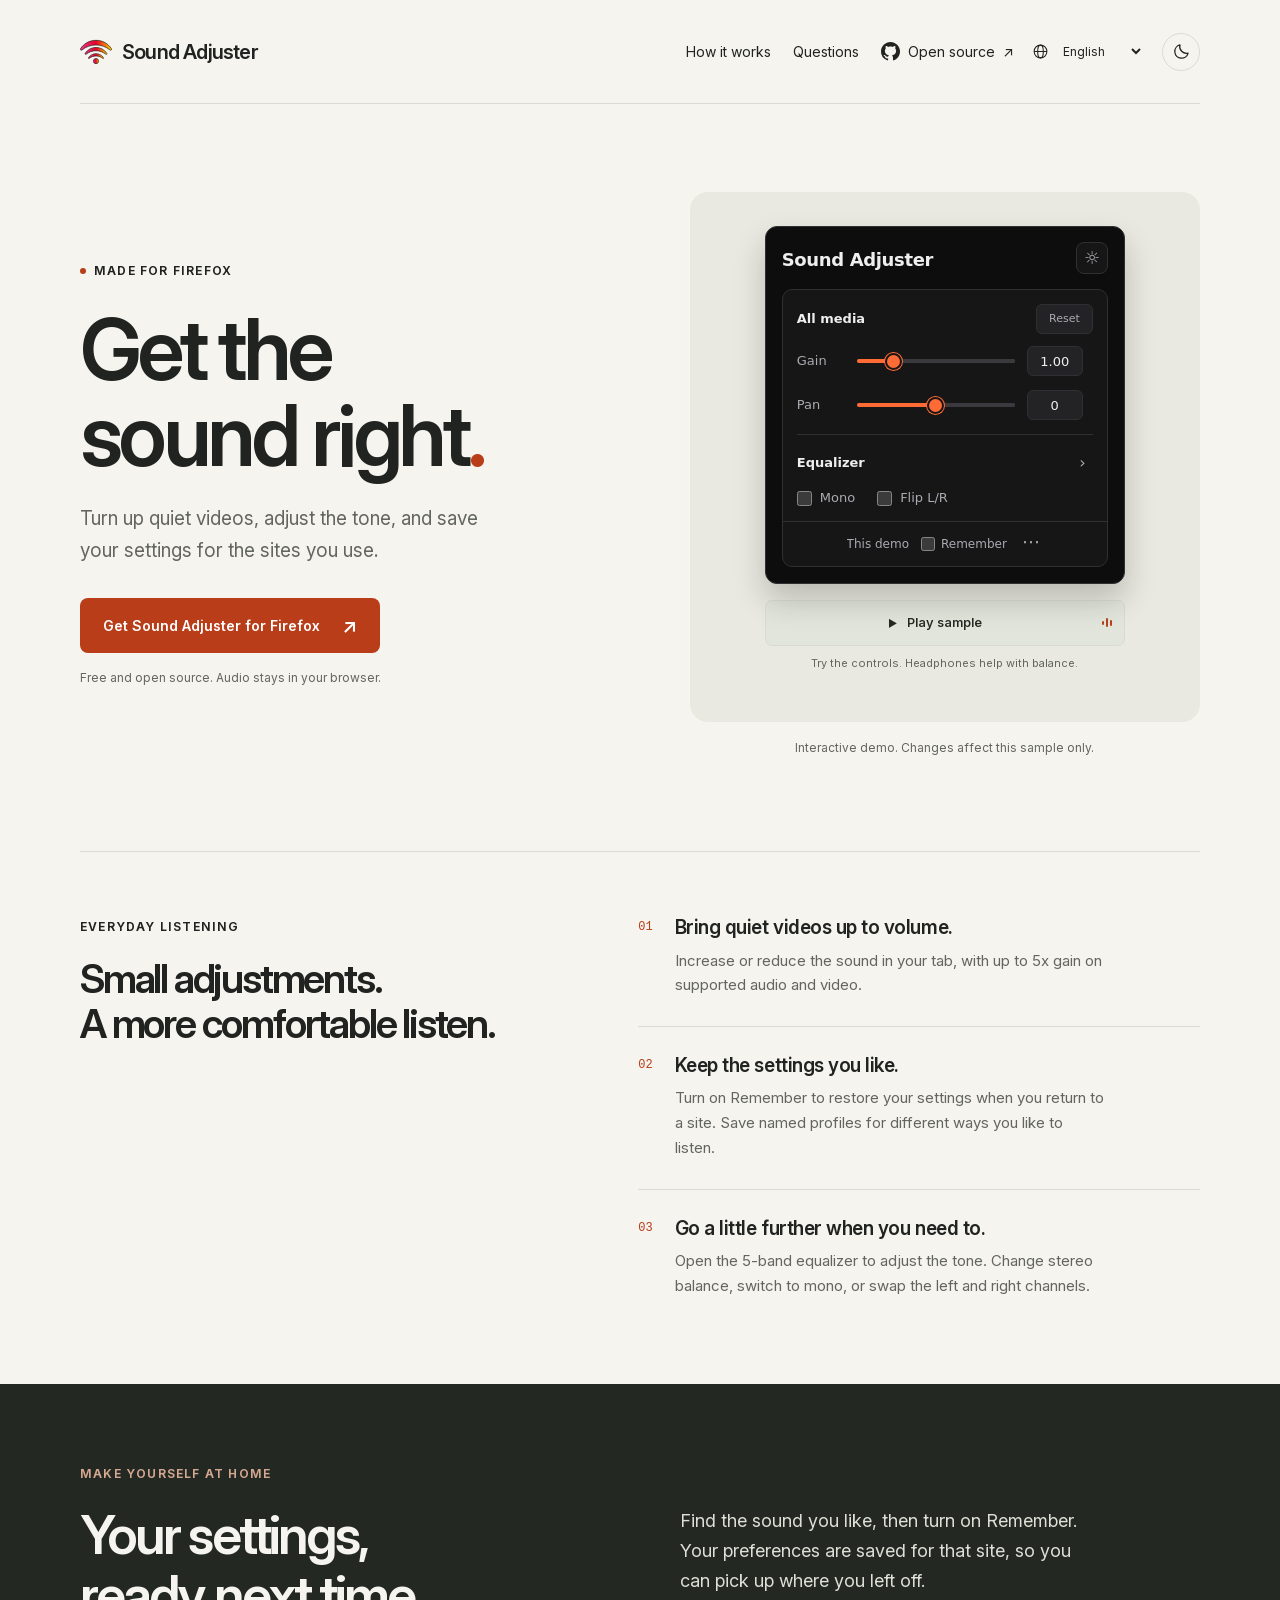
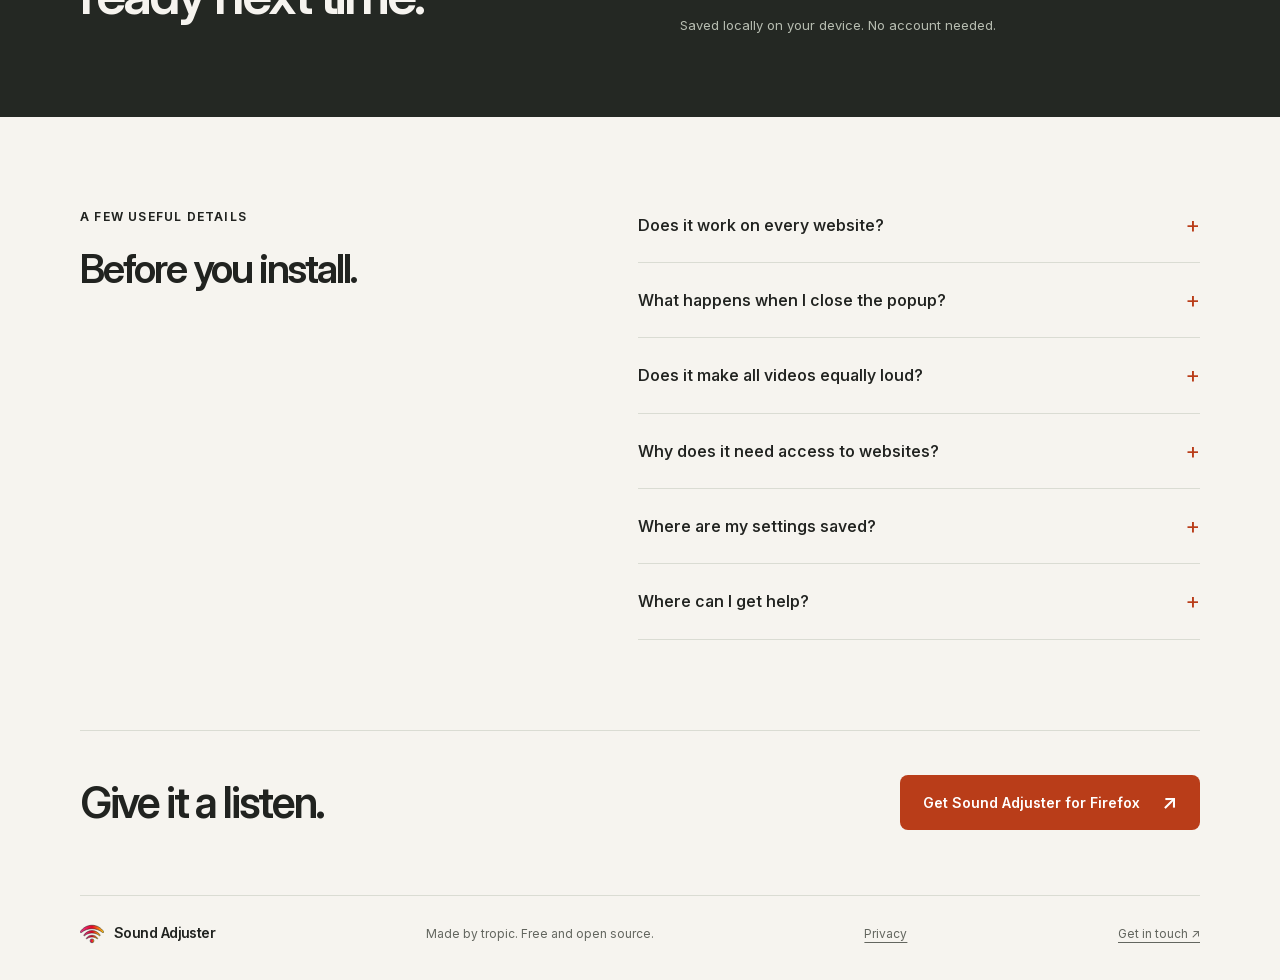
==== index.html @ 90776506 "Add sitemap and search discovery metadata" ====
<!doctype html>
<html lang="en">
<head>
  <meta charset="utf-8">
  <meta name="viewport" content="width=device-width, initial-scale=1">
  <meta name="theme-color" content="#f6f4ef">
  <title>Sound Adjuster - Volume Control for Firefox</title>
  <meta name="description" content="Turn up quiet videos, adjust the tone, and save sound settings for the sites you use. A free, open-source volume control and equalizer for Firefox.">
  <meta name="robots" content="max-image-preview:large">
  <meta property="og:site_name" content="Sound Adjuster">
  <meta property="og:type" content="website">
  <meta property="og:title" content="Sound Adjuster - Get the sound right.">
  <meta property="og:description" content="Volume, equalizer, and stereo balance for Firefox. Save the settings you like for each site.">
  <link rel="canonical" href="https://sound-adjuster.github.io/">
  <meta property="og:url" content="https://sound-adjuster.github.io/">
  <meta property="og:image" content="https://sound-adjuster.github.io/assets/social-preview.png">
  <meta name="twitter:image" content="https://sound-adjuster.github.io/assets/social-preview.png">
  <meta name="twitter:card" content="summary_large_image">
  <meta name="twitter:title" content="Sound Adjuster - Get the sound right.">
  <meta name="twitter:description" content="Volume, equalizer, and stereo balance for Firefox. Save the settings you like for each site.">
  <script type="application/ld+json">
  {
    "@context": "https://schema.org",
    "@type": "WebSite",
    "@id": "https://sound-adjuster.github.io/#website",
    "name": "Sound Adjuster",
    "url": "https://sound-adjuster.github.io/",
    "description": "A free, open-source volume control and equalizer for Firefox. Try the interactive audio demo and learn how to save sound settings for the sites you use."
  }
  </script>
  <link rel="icon" href="assets/icon.svg" type="image/svg+xml">
  <link rel="preload" href="assets/InterVariable.woff2" as="font" type="font/woff2" crossorigin>
  <script src="theme.js"></script>
  <link rel="stylesheet" href="styles.css">
  <link rel="stylesheet" href="original-demo.css">
  <link rel="stylesheet" href="demo-integration.css">
  <script src="locales.js" defer></script>
  <script src="i18n.js" defer></script>
  <script src="demo-model.js" defer></script>
  <script src="demo.js" defer></script>
</head>
<body>
  <a class="skip" href="#main">Skip to content</a>
  <header class="site-header wrap">
    <a class="brand" href="./" aria-label="Sound Adjuster home"><img src="assets/icon.svg" width="32" height="32" alt=""><span>Sound Adjuster</span></a>
    <div class="header-actions">
      <nav aria-label="Main navigation"><a class="nav-how" href="#features">How it works</a><a class="nav-questions" href="#questions">Questions</a><a class="source-link" href="https://github.com/tropicaddons/sound-adjuster" aria-label="Open source on GitHub"><span class="github-mark" aria-hidden="true"></span><span class="source-label">Open source</span><span aria-hidden="true">↗</span></a></nav>
      <label class="language-picker"><span class="visually-hidden">Language</span><svg width="17" height="17" viewBox="0 0 24 24" fill="none" stroke="currentColor" stroke-width="1.5" aria-hidden="true"><circle cx="12" cy="12" r="9"/><ellipse cx="12" cy="12" rx="4" ry="9"/><path d="M3 12h18"/></svg><select id="site-language" aria-label="Language"><option value="en" lang="en">English</option><option value="de" lang="de">Deutsch</option><option value="ja" lang="ja">日本語</option><option value="tr" lang="tr">Türkçe</option><option value="es" lang="es">Español</option><option value="pt" lang="pt">Português</option></select></label>
      <button class="theme-toggle" id="theme-toggle" type="button" aria-label="Dark theme" aria-pressed="false" title="Switch theme"><svg class="moon-icon" viewBox="0 0 24 24" width="19" height="19" fill="none" stroke="currentColor" stroke-width="1.6" stroke-linecap="round" stroke-linejoin="round" aria-hidden="true"><path d="M20.3 14A8.5 8.5 0 0 1 10 3.7 8.5 8.5 0 1 0 20.3 14Z"/></svg><svg class="sun-icon" viewBox="0 0 24 24" width="19" height="19" fill="none" stroke="currentColor" stroke-width="1.6" stroke-linecap="round" aria-hidden="true"><circle cx="12" cy="12" r="4"/><path d="M12 2v2m0 16v2M2 12h2m16 0h2M5 5l1.4 1.4m11.2 11.2L19 19M5 19l1.4-1.4M17.6 6.4 19 5"/></svg></button>
    </div>
  </header>
  <main id="main">
    <section class="hero wrap" aria-labelledby="hero-title">
      <div class="hero-copy">
        <p class="eyebrow"><span class="status-dot" aria-hidden="true"></span>Made for Firefox</p>
        <h1 id="hero-title">Get the<br>sound right<span class="accent">.</span></h1>
        <p class="intro">Turn up quiet videos, adjust the tone, and save your settings for the sites you use.</p>
        <a class="button" href="https://addons.mozilla.org/en-US/firefox/addon/sound-adjuster/?utm_source=product_site&amp;utm_medium=website&amp;utm_campaign=firefox_launch&amp;utm_content=hero">Get Sound Adjuster for Firefox <span aria-hidden="true">↗</span></a>
        <p class="button-note">Free and open source. Audio stays in your browser.</p>
      </div>
      <figure class="product-figure">
        <div class="product-stage">
          <div class="demo-experience"><section class="demo original-demo" lang="en" translate="no" aria-label="Interactive Sound Adjuster demo">
  <button id="demo-theme-toggle" type="button" title="Switch theme" aria-label="Switch theme">☼</button>

  <div id="elements-pane">
    <header>
      <h2 class="popup-title">Sound Adjuster</h2>
    </header>
	<fieldset id="demo-controls" class="original-controls" disabled><legend class="visually-hidden">Audio controls for the sample</legend><div class="control-card">
		<div id="all-elements"><div>
			<div class="header-row">
				<span class="element-label">All media</span>
				<button type="button" class="element-reset" id="demo-reset">Reset</button>
			</div>
			<label class="gain-control">
				<span>Gain</span>
				<input type="range" class="element-gain" id="demo-gain" aria-label="Sample audio gain" min="0" max="5" step="0.05" value="1" />
				<input type="number" class="element-gain-num" id="gain-value" aria-label="Gain multiplier" value="1" min="0" max="5" step="0.05">
			</label>
			<label class="pan-control">
				<span>Pan</span>
				<input type="range" class="element-pan" id="demo-pan" aria-label="Sample audio stereo balance" min="-1" max="1" step="0.05" value="0" />
				<input type="number" class="element-pan-num" id="pan-value" aria-label="Stereo balance value" value="0" min="-1" max="1" step="0.05">
			</label>

			<div class="equalizer-section collapsed">
				<div class="equalizer-header">
					<span class="equalizer-title">Equalizer</span>
					<div class="preset-buttons">
						<button class="preset-btn" data-preset="flat" title="Flat">Flat</button>
						<button class="preset-btn" data-preset="rock" title="Rock">Rock</button>
						<button class="preset-btn" data-preset="pop" title="Pop">Pop</button>
						<button class="preset-btn" data-preset="jazz" title="Jazz">Jazz</button>
						<button class="preset-btn" data-preset="classical" title="Classical">Classical</button>
						<button class="preset-btn" data-preset="bassBoost" title="Bass Boost">Bass+</button>
						<button class="preset-btn" data-preset="vocal" title="Vocal">Vocal</button>
						<button class="preset-btn" data-preset="dance" title="Dance">Dance</button>
					</div>
					<button class="equalizer-toggle" title="Toggle Equalizer"></button>
				</div>
				<div class="equalizer-controls">
					<label class="eq-band">
						<span class="band-label">Bass</span>
						<span class="band-freq">250 Hz</span>
						<input type="range" class="element-eq-bass" data-band="0" aria-label="Bass in decibels" min="-20" max="20" step="1" value="0" orient="vertical" />
						<span class="band-value">0dB</span>
					</label>
					<label class="eq-band">
						<span class="band-label">Low Mid</span>
						<span class="band-freq">500 Hz</span>
						<input type="range" class="element-eq-lowmid" data-band="1" aria-label="Low mids in decibels" min="-20" max="20" step="1" value="0" orient="vertical" />
						<span class="band-value">0dB</span>
					</label>
					<label class="eq-band">
						<span class="band-label">Mid</span>
						<span class="band-freq">2 kHz</span>
						<input type="range" class="element-eq-mid" data-band="2" aria-label="Mids in decibels" min="-20" max="20" step="1" value="0" orient="vertical" />
						<span class="band-value">0dB</span>
					</label>
					<label class="eq-band">
						<span class="band-label">High Mid</span>
						<span class="band-freq">6 kHz</span>
						<input type="range" class="element-eq-highmid" data-band="3" aria-label="High mids in decibels" min="-20" max="20" step="1" value="0" orient="vertical" />
						<span class="band-value">0dB</span>
					</label>
					<label class="eq-band">
						<span class="band-label">Treble</span>
						<span class="band-freq">8 kHz</span>
						<input type="range" class="element-eq-treble" data-band="4" aria-label="Treble in decibels" min="-20" max="20" step="1" value="0" orient="vertical" />
						<span class="band-value">0dB</span>
					</label>
				</div>
			</div>
			<div class="checkboxes">
				<label>
					<span>Mono</span>
					<input type="checkbox" class="element-mono" id="demo-mono" />
				</label>
				<label>
					<span>Flip L/R</span>
					<input type="checkbox" class="element-flip" id="demo-flip" />
				</label>
			</div>
	</div></div>
		<footer class="site-footer">
			<div class="site-footer-main">
				<span class="site-hostname">This demo</span>
				<div class="site-footer-actions">
					<label class="site-profile-toggle">
						<input type="checkbox" class="remember-site" id="demo-remember" aria-label="Remember settings for this demo" />
						<span class="site-profile-label">Remember</span>
					</label>
					<div class="more-menu-wrap">
						<button type="button" class="more-menu-button" title="More actions" aria-label="More actions"  aria-expanded="false">⋯</button>
						<div class="more-menu" role="group" hidden>
							<div class="menu-main">
								<button type="button" class="menu-profiles"   aria-expanded="false">
									<span>Profiles</span>
									<span class="menu-profiles-meta"><span class="active-profile-name">Default</span><span class="menu-arrow" aria-hidden="true">›</span></span>
								</button>
							</div>
							<div class="profile-flyout" role="group" aria-label="Profiles" hidden>
								<div class="profile-menu-header">
									<button type="button" class="menu-back-main" aria-label="Back to site menu">‹ Back</button>
									<span>Profiles</span>
								</div>
								<div class="profile-default" role="group" aria-label="Default profile"></div>
								<div class="profile-list-shell">
									<div id="profile-list" class="profile-list" role="group" aria-label="Saved demo profiles"></div>
									<span class="profile-scroll-hint" hidden>Scroll for more</span>
								</div>
								<div class="menu-separator" role="separator"></div>
								<button type="button" class="menu-new-profile" >Save current…</button>
								<button type="button" class="menu-manage-profiles" >Manage profiles</button>
								<form id="profile-form" class="profile-name-form" hidden>
									<div class="profile-form-header">Save profile</div>
									<label class="profile-name-label" for="profile-name">Name</label>
									<input id="profile-name" type="text" class="profile-name-input" maxlength="32" placeholder="e.g. Movies" autocomplete="off">
									<span class="profile-form-hint">Saved locally on your device. No account needed.</span>
									<span class="profile-form-status" aria-live="polite"></span>
									<div class="profile-form-actions">
										<button type="button" class="profile-cancel-button">Cancel</button>
										<button type="submit" class="profile-save-button" id="save-profile">Save</button>
									</div>
								</form>
							</div>
						</div>
					</div>
				</div>
			</div>
			<span class="site-profile-status" aria-live="polite"></span>
		</footer>
	</div></fieldset>
</div></section><div class="demo-player">
  <button type="button" class="sample-play" id="sample-play" aria-pressed="false" disabled><span class="play-symbol" aria-hidden="true">▶</span><span class="play-label">Play sample</span><span class="sample-signal" aria-hidden="true"><i></i><i></i><i></i></span></button>
  <p class="demo-status" id="demo-status" role="status">Try the controls. Headphones help with balance.</p>
  <noscript><p class="demo-status">Enable JavaScript to use the audio demo.</p></noscript>
</div></div>
        </div>
        <figcaption>Interactive demo. Changes affect this sample only.</figcaption>
      </figure>
    </section>
    <section class="features wrap" id="features" aria-labelledby="features-title">
      <div class="section-heading"><p class="eyebrow">Everyday listening</p><h2 id="features-title">Small adjustments.<br>A more comfortable listen.</h2></div>
      <div class="feature-list">
        <article><span class="feature-number" aria-hidden="true">01</span><div><h3>Bring quiet videos up to volume.</h3><p>Increase or reduce the sound in your tab, with up to 5x gain on supported audio and video.</p></div></article>
        <article><span class="feature-number" aria-hidden="true">02</span><div><h3>Keep the settings you like.</h3><p>Turn on Remember to restore your settings when you return to a site. Save named profiles for different ways you like to listen.</p></div></article>
        <article><span class="feature-number" aria-hidden="true">03</span><div><h3>Go a little further when you need to.</h3><p>Open the 5-band equalizer to adjust the tone. Change stereo balance, switch to mono, or swap the left and right channels.</p></div></article>
      </div>
    </section>
    <section class="remember-band" aria-labelledby="remember-title"><div class="wrap remember-content"><p class="eyebrow">Make yourself at home</p><h2 id="remember-title">Your settings,<br>ready next time.</h2><p>Find the sound you like, then turn on Remember. Your preferences are saved for that site, so you can pick up where you left off.</p><p class="quiet-note">Saved locally on your device. No account needed.</p></div></section>
    <section class="questions wrap" id="questions" aria-labelledby="questions-title"><div class="section-heading"><p class="eyebrow">A few useful details</p><h2 id="questions-title">Before you install.</h2></div><div class="question-list">
      <details><summary>Does it work on every website?</summary><p>Sound Adjuster works with standard HTML audio and video players. Protected media and browser security restrictions can limit the available controls. The popup explains when an adjustment isn't available.</p></details>
      <details><summary>What happens when I close the popup?</summary><p>Your settings stay active in the current tab and apply to media added later on the same page. Turn on Remember if you'd like to restore those settings when you return to the site.</p></details>
      <details><summary>Does it make all videos equally loud?</summary><p>No. You choose the volume and equalizer settings yourself. Remember restores those choices; it doesn't automatically match the loudness of different recordings.</p></details>
      <details><summary>Why does it need access to websites?</summary><p>It needs to find audio and video elements on pages and apply your sound settings. Audio processing happens locally in your browser. The extension doesn't upload your audio or settings and contains no analytics or tracking.</p></details>
      <details><summary>Where are my settings saved?</summary><p>Profiles and site preferences are stored locally in Firefox extension storage. They aren't synced between devices. Site profiles are not read or saved in private windows or on non-HTTP(S) pages.</p></details>
      <details><summary>Where can I get help?</summary><p>Email <a href="mailto:tropicaddons@proton.me">tropicaddons@proton.me</a> or <a href="https://github.com/tropicaddons/sound-adjuster/issues">open an issue on GitHub</a>. Include your Firefox version and the website where the problem occurs.</p></details>
    </div></section>
    <section class="closing wrap" aria-label="Install Sound Adjuster"><h2>Give it a listen.</h2><a class="button" href="https://addons.mozilla.org/en-US/firefox/addon/sound-adjuster/?utm_source=product_site&amp;utm_medium=website&amp;utm_campaign=firefox_launch&amp;utm_content=footer">Get Sound Adjuster for Firefox <span aria-hidden="true">↗</span></a></section>
  </main>
  <footer class="site-footer wrap"><a class="brand" href="./"><img src="assets/icon.svg" width="24" height="24" alt=""><span>Sound Adjuster</span></a><p>Made by tropic. Free and open source.</p><a class="privacy-link" href="privacy.html">Privacy</a><a href="mailto:tropicaddons@proton.me">Get in touch <span aria-hidden="true">↗</span></a></footer>
</body>
</html>
---- styles.css ----
:root{--paper:#f6f4ef;--ink:#212320;--muted:#63665f;--line:#dadcd3;--accent:#b93d19;--soft:#e9e9e1;--dark:#242823;--white:#fff;--radius:18px;color-scheme:light}
*{box-sizing:border-box}html{scroll-behavior:smooth;scroll-padding-top:32px}body{margin:0;background:var(--paper);color:var(--ink);font:16px/1.65 -apple-system,BlinkMacSystemFont,"Segoe UI",Arial,sans-serif;-webkit-font-smoothing:antialiased}a{color:inherit;text-underline-offset:4px}img{max-width:100%;height:auto;display:block}h1,h2,h3,p,figure{margin:0}h1,h2,h3{line-height:1.12;font-weight:600}h1,h2{letter-spacing:-.055em}a:focus-visible,summary:focus-visible{outline:3px solid var(--accent);outline-offset:6px}.wrap{width:min(1120px,calc(100% - 64px));margin-inline:auto}.skip{position:fixed;left:16px;top:-80px;background:var(--white);padding:12px 20px;z-index:10}.skip:focus{top:12px}.site-header{display:flex;justify-content:space-between;align-items:center;gap:24px;min-height:104px;border-bottom:1px solid var(--line)}.brand{display:inline-flex;align-items:center;gap:10px;text-decoration:none;font-weight:650;letter-spacing:-.03em;white-space:nowrap;font-size:19px}.brand img{flex-shrink:0}.site-header nav{display:flex;gap:30px;font-size:14px}.site-header nav a{text-decoration:none}.site-header nav a:hover{text-decoration:underline}.hero{display:grid;grid-template-columns:1.1fr 1fr;gap:48px;align-items:center;padding-block:88px 94px}.eyebrow{font-size:12px;letter-spacing:.1em;font-weight:650;text-transform:uppercase;display:flex;gap:8px;align-items:center}.status-dot{width:6px;height:6px;background:var(--accent);border-radius:50%}.hero h1{font-size:clamp(54px,6.6vw,86px);line-height:1.02;margin-block:25px}.accent{color:var(--accent)}.intro{font-size:19px;line-height:1.65;max-width:420px;color:var(--muted);margin-bottom:32px}.button{display:inline-flex;justify-content:center;align-items:center;gap:22px;padding:16px 23px;background:var(--accent);color:var(--white);text-decoration:none;font-weight:600;font-size:14px;border-radius:8px;min-height:54px;transition:background .15s}.button:hover{background:#993012}.button span{font-size:20px;line-height:1}.button-note{margin-top:15px;font-size:12px;color:var(--muted)}.product-stage{background:var(--soft);padding:42px 36px;display:flex;align-items:center;justify-content:center;border-radius:var(--radius);min-height:464px}.product-stage img{width:328px;border-radius:13px;box-shadow:0 16px 32px #1c231522}.product-figure figcaption{color:var(--muted);font-size:12px;text-align:center;margin-top:16px}.features{padding-block:65px 86px;border-top:1px solid var(--line);display:grid;grid-template-columns:1fr 1.15fr;gap:70px}.section-heading h2{font-size:40px;margin-top:20px;line-height:1.12}.feature-list article{display:flex;gap:22px;padding:28px 0;border-bottom:1px solid var(--line)}.feature-list article:first-child{padding-top:0}.feature-list article:last-child{border-bottom:0;padding-bottom:0}.feature-number{color:var(--accent);font:12px/1.8 monospace}.feature-list h3{font-size:19px;letter-spacing:-.025em;margin-bottom:10px}.feature-list p{color:var(--muted);font-size:15px;max-width:430px}.remember-band{background:var(--dark);color:var(--paper)}.remember-content{padding-block:80px;display:grid;grid-template-columns:1fr 1fr;column-gap:80px}.remember-content .eyebrow{grid-column:1/-1;color:#d3a790;margin-bottom:22px}.remember-content h2{grid-row:2/4;font-size:53px}.remember-content>p:not(.eyebrow){max-width:420px;color:#dde0d6;align-self:center;font-size:18px}.remember-content .quiet-note{font-size:13px!important;margin-top:20px;color:#b7bdb1!important}.questions{display:grid;grid-template-columns:1fr 1.15fr;gap:70px;padding-block:90px}.question-list details{border-bottom:1px solid var(--line);padding:19px 0}.question-list details:first-child{padding-top:0}.question-list summary{cursor:pointer;font-weight:550;font-size:16px;list-style:none;display:flex;justify-content:space-between;gap:20px;align-items:center}.question-list summary::-webkit-details-marker{display:none}.question-list summary::after{content:"+";color:var(--accent);font-size:22px;font-weight:400}.question-list details[open] summary::after{content:"−"}.question-list details p{font-size:14px;color:var(--muted);padding-block:15px 3px;max-width:470px}.question-list a:hover{color:var(--accent)}.closing{border-top:1px solid var(--line);padding-block:44px 65px;display:flex;gap:30px;align-items:center;justify-content:space-between}.closing h2{font-size:43px}.site-footer{border-top:1px solid var(--line);padding-block:26px 34px;display:flex;gap:24px;align-items:center;justify-content:space-between}.site-footer .brand{font-size:14px}.site-footer p,.site-footer>a:last-child{font-size:12px;color:var(--muted)}
@media(min-width:1400px){.hero{padding-block:106px}}@media(max-width:800px){.wrap{width:calc(100% - 40px)}.site-header{min-height:86px}.site-header nav{gap:18px}.site-header nav a:last-child{display:none}.hero{gap:26px;padding-block:55px}.hero h1{font-size:58px}.intro{font-size:17px}.product-stage{padding:25px 16px;min-height:0}.hero .button{font-size:12px;padding:14px 15px;gap:10px}.features,.questions{gap:36px;grid-template-columns:1fr 1.1fr}.section-heading h2{font-size:32px}.remember-content{column-gap:35px}.remember-content h2{font-size:43px}.site-footer{flex-wrap:wrap}.site-footer p{margin-right:auto}}
@media(max-width:580px){.wrap{width:calc(100% - 36px)}.site-header{min-height:78px}.brand{font-size:17px}.site-header nav a:first-child{display:none}.site-header nav{font-size:13px}.hero{grid-template-columns:1fr;gap:35px;padding-block:42px 45px}.hero h1{font-size:64px}.hero-copy{max-width:430px}.intro{font-size:18px;max-width:360px}.hero .button{font-size:14px;padding:16px 20px;gap:17px}.button-note{font-size:11px}.product-stage{padding:28px 24px}.product-stage img{width:min(290px,100%)}.features,.questions{grid-template-columns:1fr;gap:34px;padding-block:48px}.section-heading h2{font-size:36px}.feature-list h3{font-size:18px}.remember-content{grid-template-columns:1fr;padding-block:50px}.remember-content h2{grid-row:auto;font-size:45px;margin-bottom:24px}.remember-content .eyebrow{grid-column:auto}.remember-content>p:not(.eyebrow){font-size:17px}.closing{align-items:flex-start;flex-direction:column;padding-block:35px 42px;gap:22px}.closing h2{font-size:36px}.site-footer{gap:12px 24px}.site-footer .brand{width:100%}.site-footer p{max-width:210px}}
@media(prefers-reduced-motion:reduce){html{scroll-behavior:auto}.button{transition:none}}

/* Site typography and theme. The font is served locally, including real variable weights. */
@font-face{font-family:Inter;src:url('assets/InterVariable.woff2') format('woff2');font-style:normal;font-weight:100 900;font-display:swap}
:root{--font:Inter,"Segoe UI",Arial,sans-serif;--button:#b93d19;--button-hover:#993012;--stage-shadow:#1c231522;--panel:#fafaf7;--panel-inner:#f0f1eb;--panel-ink:#252923;--panel-muted:#697062;--panel-line:#d8dcd1;--panel-control:#e2e5db;--panel-accent:#ba421e;--panel-track:#c5cbbd}
:root[data-theme="dark"]{color-scheme:dark;--paper:#181b18;--ink:#f2f3eb;--muted:#b0b7a9;--line:#353b32;--accent:#f29c7d;--soft:#232821;--dark:#111510;--stage-shadow:#0005;--panel:#161916;--panel-inner:#1e221d;--panel-ink:#f1f3eb;--panel-muted:#a5ae9e;--panel-line:#363d31;--panel-control:#2d3428;--panel-accent:#ff885e;--panel-track:#45503d}
body{font-family:var(--font);font-synthesis:none;font-optical-sizing:auto;-moz-osx-font-smoothing:grayscale}button,input,output{font:inherit}button{cursor:pointer}button:disabled{cursor:default;opacity:.55}button:focus-visible,input:focus-visible{outline:3px solid var(--accent);outline-offset:4px}.brand{font-family:var(--font);font-weight:600;letter-spacing:-.04em;font-size:20px;line-height:1.2}.site-header .brand{min-height:42px}.button{background:var(--button)}.button:hover{background:var(--button-hover)}.remember-band{color:#f6f4ef}.skip{background:var(--paper);color:var(--ink)}.header-actions{display:flex;align-items:center;gap:25px}.site-header nav{align-items:center;gap:28px}.site-header nav a.source-link{display:inline-flex;gap:8px;align-items:center;white-space:nowrap}.github-mark{display:inline-block;flex:none;width:19px;height:19px;background:currentColor;mask:url('assets/github.svg') no-repeat center/contain;-webkit-mask:url('assets/github.svg') no-repeat center/contain}.theme-toggle{width:38px;height:38px;display:grid;place-items:center;flex-shrink:0;border:1px solid var(--line);border-radius:50%;color:var(--ink);background:transparent}.theme-toggle:hover{background:var(--soft)}.theme-toggle svg{grid-area:1/1}.sun-icon{display:none}:root[data-theme="dark"] .sun-icon{display:block}:root[data-theme="dark"] .moon-icon{display:none}.visually-hidden{position:absolute;width:1px;height:1px;overflow:hidden;clip-path:inset(50%);white-space:nowrap;padding:0;border:0}.product-stage{padding:34px 28px;align-items:center;min-height:488px}.hero{align-items:start}.hero-copy{align-self:center}.demo{width:100%;max-width:356px;border:1px solid var(--panel-line);border-radius:16px;background:var(--panel);color:var(--panel-ink);padding:20px;box-shadow:0 18px 36px var(--stage-shadow);font-size:12px;line-height:1.4}.demo-heading{display:flex;align-items:center;justify-content:space-between;gap:12px;margin-bottom:18px;font-size:17px;letter-spacing:-.035em;font-weight:600}.demo-badge{font-size:9px;font-weight:500;letter-spacing:.015em;white-space:nowrap;border:1px solid var(--panel-line);border-radius:20px;padding:4px 7px;color:var(--panel-muted)}.demo-controls{margin:0;padding:15px;border:1px solid var(--panel-line);border-radius:10px;background:var(--panel-inner);min-width:0}.demo-section-heading{display:flex;align-items:center;justify-content:space-between;gap:16px;font-size:11px;font-weight:600;margin-bottom:20px}.demo-reset{font-size:10px;font-weight:450;color:var(--panel-muted);background:var(--panel-control);border:1px solid var(--panel-line);border-radius:5px;padding:6px 9px}.demo-slider-row{display:grid;grid-template-columns:36px minmax(0,1fr) 40px;align-items:center;gap:10px;margin-bottom:20px;font-size:11px;color:var(--panel-muted)}.demo-slider-row output{font-size:10px;display:block;text-align:center;font-variant-numeric:tabular-nums;background:var(--panel-control);color:var(--panel-ink);padding:5px 0;border-radius:5px;line-height:1.25}.demo-slider-row input{margin:0;width:100%;height:22px;appearance:none;background:transparent;cursor:pointer}.demo-slider-row input::-webkit-slider-runnable-track{height:4px;border-radius:3px;background:linear-gradient(to right,var(--panel-accent) var(--fill,20%),var(--panel-track) var(--fill,20%))}.demo-slider-row input::-webkit-slider-thumb{appearance:none;width:15px;height:15px;border:2px solid var(--panel-inner);border-radius:50%;background:var(--panel-accent);margin-top:-5.5px;box-shadow:0 0 0 1px var(--panel-accent)}.demo-slider-row input::-moz-range-track{height:4px;border-radius:3px;background:var(--panel-track)}.demo-slider-row input::-moz-range-progress{height:4px;border-radius:3px;background:var(--panel-accent)}.demo-slider-row input::-moz-range-thumb{width:12px;height:12px;border:2px solid var(--panel-inner);border-radius:50%;background:var(--panel-accent);box-shadow:0 0 0 1px var(--panel-accent)}.demo-eq{border-top:1px solid var(--panel-line);padding-top:14px}.demo summary{display:flex;align-items:center;justify-content:space-between;list-style:none;cursor:pointer;font-size:11px;font-weight:550;min-height:26px}.demo summary::-webkit-details-marker{display:none}.demo summary>span{color:var(--panel-muted);font-size:14px;transition:transform .15s}.demo details[open]>summary>span{transform:rotate(180deg)}.eq-bands{display:grid;grid-template-columns:repeat(5,minmax(0,1fr));gap:7px;padding:13px 0 5px}.eq-bands label{display:flex;align-items:center;flex-direction:column;gap:8px;min-width:0;font-size:8px;color:var(--panel-muted);white-space:nowrap}.eq-bands input{writing-mode:vertical-lr;direction:rtl;width:20px;height:77px;accent-color:var(--panel-accent);cursor:pointer}.eq-bands output{font-size:8px;font-variant-numeric:tabular-nums}.demo-channels{display:flex;gap:20px;padding:13px 0 18px;color:var(--panel-muted);font-size:10px}.demo-channels label{display:flex;gap:5px;align-items:center;cursor:pointer}.demo input[type="checkbox"]{accent-color:var(--panel-accent)}.demo-channels input{width:13px;height:13px;margin:0}.demo-site-row{display:flex;align-items:center;justify-content:space-between;gap:8px;border-top:1px solid var(--panel-line);padding-top:14px;font-size:10px;color:var(--panel-muted)}.remember-switch{position:relative;display:flex;align-items:center;gap:7px;cursor:pointer}.remember-switch input{position:absolute;right:0;width:30px;height:18px;opacity:0;margin:0;cursor:pointer}.switch-track{width:28px;height:16px;border-radius:12px;border:1px solid var(--panel-track);background:var(--panel-control);position:relative}.switch-track:before{content:"";width:10px;height:10px;border-radius:50%;background:var(--panel-muted);position:absolute;left:2px;top:2px;transition:transform .15s}.remember-switch input:checked+.switch-track{background:var(--panel-accent);border-color:var(--panel-accent)}.remember-switch input:checked+.switch-track:before{background:var(--panel-inner);transform:translateX(12px)}.remember-switch input:focus-visible+.switch-track{outline:2px solid var(--panel-accent);outline-offset:4px}.demo-profiles{margin-top:12px}.demo-profiles>summary{font-weight:450;color:var(--panel-muted);font-size:10px}.demo-profiles>p{font-size:10px;color:var(--panel-muted);margin:8px 0}.demo-profiles ul{list-style:none;padding:0;margin:0 0 9px}.demo-profiles li{display:flex;gap:4px;margin-top:5px}.empty-profiles{font-size:10px;color:var(--panel-muted);padding:3px 0}.load-profile{flex:1;min-width:0;overflow-wrap:anywhere;text-align:left}.demo-profiles button{padding:6px 8px;border:1px solid var(--panel-line);border-radius:5px;color:var(--panel-ink);background:var(--panel-control);font-size:10px}.remove-profile{width:28px;flex-shrink:0}.profile-save{display:flex;gap:6px}.profile-save input{width:100%;min-width:0;padding:7px 8px;border:1px solid var(--panel-line);background:var(--panel);color:var(--panel-ink);border-radius:5px;font-size:10px}.profile-save input::placeholder{color:var(--panel-muted)}.sample-play{width:100%;display:flex;align-items:center;justify-content:center;gap:10px;margin-top:17px;border:1px solid var(--panel-line);border-radius:7px;background:var(--panel-control);color:var(--panel-ink);padding:11px 12px;font-size:12px;font-weight:550;min-height:40px}.sample-play:hover{border-color:var(--panel-accent)}.play-symbol{font-size:10px}.sample-signal{display:flex;gap:2px;align-items:center;height:14px;margin-left:auto}.sample-signal i{display:block;width:2px;height:4px;border-radius:2px;background:var(--panel-accent)}.sample-signal i:nth-child(2){height:9px}.sample-signal i:nth-child(3){height:6px}.demo[data-playing="true"] .sample-signal i{animation:sample-pulse .8s ease-in-out infinite alternate}.demo[data-playing="true"] .sample-signal i:nth-child(2){animation-delay:-.3s}.demo[data-playing="true"] .sample-signal i:nth-child(3){animation-delay:-.6s}.demo-status{font-size:9px;text-align:center;color:var(--panel-muted);margin-top:10px;min-height:26px;line-height:1.45}.sample-play .play-symbol{margin-left:auto}
@keyframes sample-pulse{from{transform:scaleY(.4)}to{transform:scaleY(1.4)}}
@media(max-width:950px){.header-actions{gap:16px}.site-header nav{gap:18px}.demo{padding:16px}.product-stage{padding:25px 18px}.demo-controls{padding:13px}.demo-slider-row{grid-template-columns:30px minmax(0,1fr) 37px;gap:7px}}
@media(max-width:800px){.site-header nav .nav-how{display:none}.site-header nav a.source-link{display:inline-flex}.header-actions{gap:13px}.site-header nav{gap:16px}.demo-heading{font-size:15px}.demo-badge{font-size:8px}.product-stage{padding:22px 13px}.demo{padding:14px}.demo-controls{padding:11px}.demo-slider-row{font-size:10px;grid-template-columns:27px minmax(0,1fr) 34px;gap:6px}.demo-heading{gap:5px}.demo-channels{gap:12px}}
@media(max-width:700px){.hero{grid-template-columns:1fr;gap:34px}.hero-copy{max-width:520px}.hero h1{font-size:64px}.intro{max-width:440px}.product-stage{min-height:0;padding:30px}.demo{max-width:356px;padding:20px}.demo-heading{font-size:17px}.demo-badge{font-size:9px}.demo-controls{padding:15px}.demo-slider-row{font-size:11px;grid-template-columns:36px minmax(0,1fr) 40px;gap:10px}.hero .button{font-size:14px;padding:16px 20px}}
@media(max-width:580px){.site-header nav .nav-questions{display:none}.site-header .brand{font-size:18px;gap:8px}.site-header .brand img{width:28px;height:28px}.header-actions{gap:10px}.site-header nav .source-link{gap:6px;font-size:12px}.source-link>span:last-child{display:none}.theme-toggle{width:34px;height:34px}.github-mark{width:18px;height:18px}.product-stage{padding:25px 20px}.hero h1{font-size:60px}.product-figure figcaption{font-size:11px}}
@media(max-width:370px){.source-label{display:none}.site-header .brand{font-size:16px}.product-stage{padding:20px 12px}.demo{padding:14px}.demo-controls{padding:12px}.demo-slider-row{grid-template-columns:30px minmax(0,1fr) 36px;gap:7px}.hero h1{font-size:54px}.button{max-width:100%;font-size:12px!important}}
@media(prefers-reduced-motion:reduce){.sample-signal i{animation:none!important}.switch-track:before,.demo summary>span{transition:none}}

/* Language choice stays visible at every width. Long translations can wrap. */
.site-footer .privacy-link{font-size:12px;color:var(--muted)}
.privacy-page{max-width:760px;padding-block:56px 72px;overflow-wrap:break-word}
.privacy-page .back-link{display:inline-block;font-size:14px;color:var(--muted);margin-bottom:28px}
.privacy-page h1{font-size:clamp(40px,6vw,64px);margin-bottom:20px}
.privacy-page .privacy-intro{font-size:19px;color:var(--muted);margin-bottom:40px}
.privacy-page section{padding-block:26px;border-top:1px solid var(--line)}
.privacy-page h2{font-size:25px;letter-spacing:-.025em;margin-bottom:15px;line-height:1.25}
.privacy-page section p{color:var(--muted);margin-top:12px}
.privacy-page a:hover{color:var(--accent)}
.privacy-page .privacy-updated{font-size:12px;color:var(--muted);margin-top:22px}
@media(max-width:580px){.privacy-page{padding-block:32px 45px}.privacy-page .privacy-intro{font-size:17px}.privacy-page h2{font-size:23px}}
.language-picker{display:inline-flex;align-items:center;gap:6px;color:var(--ink);flex-shrink:0}
.language-picker select{font:inherit;font-size:12px;max-width:112px;padding:8px 4px;border:0;border-radius:6px;background:var(--paper);color:var(--ink);cursor:pointer}
.language-picker select:focus-visible{outline:2px solid var(--accent);outline-offset:3px}
.header-actions{gap:18px}.site-header nav{gap:22px}.hero-copy,.product-figure{min-width:0}
.hero h1{overflow-wrap:break-word}.hero:lang(tr) h1{font-size:clamp(48px,5.9vw,76px)}
.hero:lang(ja) h1{letter-spacing:-.04em}.eyebrow:lang(ja){letter-spacing:.04em}
.demo-slider-row>span{overflow-wrap:anywhere;font-size:10px;line-height:1.25}
.eq-bands label>span{min-height:22px;display:flex;align-items:center;justify-content:center;text-align:center;line-height:1.15}
.demo-heading{flex-wrap:wrap}.demo-reset{white-space:nowrap}.sample-play{min-height:42px;height:auto}
@media(max-width:950px){.header-actions{gap:12px}.site-header nav{gap:15px}.site-header .brand{font-size:18px}}
@media(max-width:800px){.site-header nav .nav-questions{display:none}.hero h1{font-size:56px}.hero:lang(tr) h1{font-size:50px}}
@media(max-width:580px){
  .site-header{display:grid;grid-template-columns:minmax(0,1fr) auto;gap:6px 16px;padding-block:13px;min-height:106px}
  .site-header>.brand{grid-column:1;grid-row:1}.header-actions{display:contents}
  .site-header .theme-toggle{grid-column:2;grid-row:1;justify-self:end}
  .site-header nav{grid-column:1;grid-row:2}.language-picker{grid-column:2;grid-row:2;justify-self:end}
  .site-header nav a.source-link{font-size:12px}.source-label{display:inline}
  .language-picker select{font-size:12px;max-width:106px;padding-block:4px}
  .language-picker svg{width:15px;height:15px}.hero h1{font-size:58px}.hero:lang(tr) h1{font-size:50px}
}
@media(max-width:370px){.hero h1{font-size:52px}.hero:lang(tr) h1{font-size:46px}.hero .button{font-size:12px;padding-inline:14px;gap:10px}}
---- original-demo.css ----
/* Scoped from the user-provided Firefox 2.4.1 popup.css. */
.original-demo {
	--app-bg: #0d0d0e;
	--surface: #161617;
	--surface-raised: #1d1d1f;
	--control-bg: #232326;
	--track: #3a3a3e;
	--border: #303034;
	--text: #eeeeef;
	--muted: #aaaab0;
	--accent: #ff6b35;
	--accent-soft: rgba(255, 107, 53, 0.14);
	--focus: rgba(255, 107, 53, 0.28);
	--danger: #ff7b72;
}

.original-demo.light-theme {
	--app-bg: #f4f6f8;
	--surface: #ffffff;
	--surface-raised: #f7f8fa;
	--control-bg: #eef1f4;
	--track: #d9dde2;
	--border: #dfe3e8;
	--text: #20242a;
	--muted: #626a74;
	--accent: #3b82f6;
	--accent-soft: rgba(59, 130, 246, 0.12);
	--focus: rgba(59, 130, 246, 0.24);
	--danger: #c93737;
}

.original-demo * {
	box-sizing: border-box;
}

.original-demo,
.original-demo {
	margin: 0;
	width: 360px;
	min-height: 0;
	background: var(--app-bg);
	color: var(--text);
	font-family: system-ui, -apple-system, BlinkMacSystemFont, "Segoe UI", sans-serif;
	font-size: 14px;
	line-height: 1.4;
}

.original-demo {
	position: relative;
	padding: 16px;
	user-select: none;
}

.original-demo button,
.original-demo input {
	font: inherit;
}

.original-demo button {
	color: inherit;
}

.original-demo #elements-pane {
	width: 328px;
}

.original-demo header {
	display: flex;
	align-items: center;
	height: 34px;
	margin-bottom: 12px;
}

.original-demo header .popup-title {
	margin: 0;
	font-size: 18px;
	font-weight: 650;
	letter-spacing: -0.02em;
}

.original-demo #demo-theme-toggle {
	position: absolute;
	top: 15px;
	right: 16px;
	display: grid;
	place-items: center;
	width: 32px;
	height: 32px;
	padding: 0;
	border: 1px solid var(--border);
	border-radius: 8px;
	background: var(--surface);
	color: var(--muted);
	font-size: 18px;
	line-height: 1;
	cursor: pointer;
	transition: border-color 120ms ease, color 120ms ease, background 120ms ease;
}

.original-demo #demo-theme-toggle:hover {
	border-color: var(--accent);
	color: var(--accent);
}

.original-demo #demo-theme-toggle:focus-visible,
.original-demo button:focus-visible,
.original-demo input:focus-visible {
	outline: 3px solid var(--focus);
	outline-offset: 2px;
}

.original-demo .control-card {
	border: 1px solid var(--border);
	border-radius: 10px;
	background: var(--surface);
}

.original-demo #all-elements {
	padding: 14px;
}

.original-demo .header-row {
	display: flex;
	align-items: center;
	justify-content: space-between;
	min-height: 30px;
	margin-bottom: 12px;
}

.original-demo .element-label {
	color: var(--text);
	font-size: 13px;
	font-weight: 650;
}

.original-demo .element-reset,
.original-demo .preset-btn,
.original-demo .reload-button {
	border: 1px solid var(--border);
	background: var(--control-bg);
	cursor: pointer;
	transition: border-color 120ms ease, background 120ms ease, color 120ms ease;
}

.original-demo .element-reset {
	flex: 0 0 auto;
	height: 30px;
	padding: 0 12px;
	border-radius: 6px;
	background: var(--control-bg);
	color: var(--muted);
	font-size: 11px;
}

.original-demo .element-reset:hover,
.original-demo .preset-btn:hover,
.original-demo .reload-button:hover {
	border-color: var(--accent);
	color: var(--accent);
}

.original-demo .element-reset:hover {
	border-color: var(--accent);
	background: var(--surface-raised);
}

.original-demo .site-footer {
	position: relative;
	display: flex;
	flex-direction: column;
	padding: 10px 12px;
	border-top: 1px solid var(--border);
}

.original-demo .site-footer[hidden],
.original-demo .site-profile-toggle[hidden],
.original-demo .more-menu-wrap[hidden],
.original-demo .more-menu[hidden],
.original-demo .menu-main[hidden],
.original-demo .profile-flyout[hidden],
.original-demo .profile-name-form[hidden],
.original-demo .profile-scroll-hint[hidden],
.original-demo .profile-delete-button[hidden] {
	display: none;
}

.original-demo .site-footer-main {
	display: flex;
	min-width: 0;
	align-items: center;
	justify-content: space-between;
	gap: 12px;
}

.original-demo .site-hostname {
	min-width: 0;
	overflow: hidden;
	color: var(--muted);
	font-size: 12px;
	text-overflow: ellipsis;
	white-space: nowrap;
}

.original-demo .site-footer-actions {
	display: flex;
	flex: 0 0 auto;
	align-items: center;
	gap: 12px;
}

.original-demo .site-profile-toggle {
	display: flex;
	align-items: center;
	gap: 6px;
	margin: 0;
	cursor: pointer;
}

.original-demo .site-profile-label {
	color: var(--muted);
	font-size: 12px;
	font-weight: 500;
}

.original-demo .site-profile-status {
	position: absolute;
	right: 12px;
	bottom: calc(100% + 8px);
	left: 12px;
	z-index: 12;
	display: none;
	padding: 7px 9px;
	border: 1px solid var(--border);
	border-radius: 6px;
	background: var(--surface-raised);
	box-shadow: 0 6px 18px rgba(0, 0, 0, 0.22);
	color: var(--muted);
	font-size: 11px;
	line-height: 1.35;
	text-align: left;
	pointer-events: none;
}

.original-demo .site-profile-status[data-state="error"] {
	display: block;
	border-color: color-mix(in srgb, var(--danger) 38%, var(--border));
	color: var(--danger);
}

.original-demo .site-profile-status[data-state="info"] {
	display: block;
	color: var(--muted);
}

.original-demo .site-profile-toggle input {
	width: 14px;
	height: 14px;
	margin: 0;
	accent-color: var(--accent);
	cursor: pointer;
}

.original-demo .site-profile-toggle input:disabled {
	cursor: wait;
	opacity: 0.65;
}

.original-demo .more-menu-wrap {
	position: relative;
}

.original-demo .more-menu-button {
	display: grid;
	place-items: center;
	width: 24px;
	height: 24px;
	padding: 0 0 5px;
	border: 1px solid transparent;
	border-radius: 5px;
	background: transparent;
	color: var(--muted);
	font-size: 18px;
	line-height: 1;
	cursor: pointer;
}

.original-demo .more-menu-button:hover,
.original-demo .more-menu-button[aria-expanded="true"] {
	border-color: var(--border);
	background: var(--surface-raised);
	color: var(--text);
}

.original-demo .more-menu {
	position: absolute;
	right: 0;
	bottom: calc(100% + 7px);
	z-index: 10;
	display: block;
	width: 190px;
	overflow: visible;
	padding: 5px;
	border: 1px solid var(--border);
	border-radius: 8px;
	background: var(--surface-raised);
	box-shadow: 0 8px 24px rgba(0, 0, 0, 0.28);
}

.original-demo .more-menu button {
	display: block;
	width: 100%;
	padding: 7px 9px;
	border: 0;
	border-radius: 5px;
	background: transparent;
	color: var(--text);
	font-size: 13px;
	text-align: left;
	cursor: pointer;
}

.original-demo .more-menu button:hover,
.original-demo .more-menu button:focus-visible {
	background: var(--accent-soft);
	color: var(--accent);
}

.original-demo .more-menu button:disabled {
	background: transparent;
	color: var(--muted);
	opacity: 0.55;
}

.original-demo .menu-separator {
	height: 1px;
	margin: 4px 5px;
	background: var(--border);
}

.original-demo .menu-main {
	display: flex;
	flex-direction: column;
}

.original-demo .more-menu .menu-profiles {
	display: flex;
	align-items: center;
	justify-content: space-between;
	gap: 10px;
}

.original-demo .menu-profiles-meta {
	display: flex;
	min-width: 0;
	align-items: center;
	gap: 7px;
}

.original-demo .menu-arrow {
	flex: 0 0 auto;
	color: var(--muted);
	font-size: 18px;
	line-height: 1;
}

.original-demo .profile-flyout {
	position: static;
	display: flex;
	max-height: min(258px, calc(100vh - 64px));
	width: 100%;
	min-width: 0;
	flex-direction: column;
	overflow: hidden;
	padding: 0;
	border: 0;
	background: transparent;
}

.original-demo .profile-flyout.profile-form-open {
	height: 174px;
}

.original-demo .profile-menu-header {
	display: flex;
	align-items: center;
	justify-content: space-between;
	padding: 7px 9px 5px;
	color: var(--muted);
	font-size: 12px;
	font-weight: 650;
}

.original-demo .more-menu .menu-back-main {
	width: auto;
	padding: 0;
	color: var(--muted);
	font-size: 11px;
}

.original-demo .active-profile-name {
	max-width: 92px;
	overflow: hidden;
	color: var(--accent);
	font-size: 11px;
	font-weight: 600;
	text-overflow: ellipsis;
	white-space: nowrap;
}

.original-demo .profile-default {
	flex: 0 0 auto;
}

.original-demo .profile-list-shell {
	display: flex;
	min-height: 0;
	flex: 0 1 auto;
	flex-direction: column;
}

.original-demo .profile-list {
	min-height: 0;
	max-height: 96px;
	flex: 0 1 auto;
	overflow-y: auto;
	overscroll-behavior: contain;
	padding: 1px 0;
	scrollbar-width: thin;
	scrollbar-color: var(--muted) transparent;
}

.original-demo .profile-scroll-hint {
	display: flex;
	min-height: 20px;
	flex: 0 0 20px;
	align-items: center;
	padding: 2px 9px 0 30px;
	border-top: 1px solid var(--border);
	color: var(--muted);
	font-size: 10px;
	line-height: 1;
}

.original-demo .profile-item {
	display: flex;
	align-items: center;
	gap: 2px;
}

.original-demo .more-menu .profile-select-button {
	display: flex;
	width: auto;
	flex: 1 1 auto;
	min-width: 0;
	align-items: center;
	gap: 7px;
	padding-left: 9px;
}

.original-demo .profile-check {
	flex: 0 0 14px;
	color: var(--accent);
	font-size: 12px;
	font-weight: 700;
	text-align: center;
}

.original-demo .profile-item-name {
	min-width: 0;
	overflow: hidden;
	text-overflow: ellipsis;
	white-space: nowrap;
}

.original-demo .more-menu .profile-delete-button {
	width: 25px;
	flex: 0 0 auto;
	padding: 4px;
	color: var(--danger);
	font-size: 16px;
	line-height: 1;
}

.original-demo .more-menu .profile-delete-button:hover,
.original-demo .more-menu .profile-delete-button:focus-visible {
	background: color-mix(in srgb, var(--danger) 12%, transparent);
	color: var(--danger);
}

.original-demo .profile-name-form {
	position: absolute;
	inset: 1px;
	z-index: 2;
	display: flex;
	min-height: 0;
	flex-direction: column;
	margin: 0;
	padding: 10px;
	border: 0;
	border-radius: 7px;
	background: var(--surface-raised);
}

.original-demo .profile-form-header {
	margin-bottom: 10px;
	color: var(--text);
	font-size: 13px;
	font-weight: 650;
}

.original-demo .profile-name-label {
	margin-bottom: 6px;
	color: var(--muted);
	font-size: 11px;
	font-weight: 600;
}

.original-demo .profile-name-input {
	width: 100%;
	height: 30px;
	padding: 5px 8px;
	border: 1px solid var(--border);
	border-radius: 5px;
	background: var(--control-bg);
	color: var(--text);
	font-size: 13px;
}

.original-demo .profile-name-input:focus {
	border-color: var(--accent);
}

.original-demo .profile-form-hint {
	margin-top: 6px;
	color: var(--muted);
	font-size: 11px;
	line-height: 1.4;
}

.original-demo .profile-form-status {
	min-height: 18px;
	margin-top: 4px;
	color: var(--danger);
	font-size: 11px;
	line-height: 1.35;
}

.original-demo .profile-form-actions {
	display: flex;
	justify-content: flex-end;
	gap: 5px;
	margin-top: auto;
}

.original-demo .more-menu .profile-form-actions button {
	width: auto;
	padding: 5px 9px;
	font-size: 11px;
}

.original-demo .more-menu .profile-save-button {
	background: var(--accent-soft);
	color: var(--accent);
}

.original-demo button:disabled,
.original-demo input:disabled {
	cursor: not-allowed;
}

.original-demo #all-elements > div > label:not(.eq-band) {
	display: grid;
	grid-template-columns: 48px minmax(0, 1fr) 66px;
	align-items: center;
	gap: 12px;
	margin: 0 0 14px;
}

.original-demo #all-elements > div > label:not(.eq-band) > span {
	color: var(--muted);
	font-size: 13px;
	font-weight: 500;
}

.original-demo input[type="range"] {
	min-width: 0;
	height: 4px;
	margin: 0;
	border: 0;
	border-radius: 999px;
	background: var(--track);
	appearance: none;
	-webkit-appearance: none;
	cursor: pointer;
	transition: filter 120ms ease;
}

.original-demo input[type="range"]::-moz-range-track {
	height: 4px;
	border: 0;
	border-radius: 999px;
	background: var(--track);
}

.original-demo input[type="range"]::-moz-range-progress {
	height: 4px;
	border-radius: 999px;
	background: var(--accent);
}

.original-demo input[type="range"]::-moz-range-thumb {
	width: 17px;
	height: 17px;
	border: 2px solid var(--surface);
	border-radius: 50%;
	background: var(--accent);
	box-shadow: 0 0 0 1px var(--accent);
	cursor: pointer;
}

.original-demo input[type="range"]::-webkit-slider-runnable-track {
	height: 4px;
	border-radius: 999px;
	background: var(--track);
}

.original-demo input[type="range"]::-webkit-slider-thumb {
	width: 17px;
	height: 17px;
	margin-top: -6px;
	border: 2px solid var(--surface);
	border-radius: 50%;
	background: var(--accent);
	box-shadow: 0 0 0 1px var(--accent);
	appearance: none;
	-webkit-appearance: none;
	cursor: pointer;
}

.original-demo input[type="number"] {
	width: 56px;
	height: 30px;
	padding: 4px 6px;
	border: 1px solid var(--border);
	border-radius: 6px;
	background: var(--control-bg);
	color: var(--text);
	font-size: 13px;
	font-variant-numeric: tabular-nums;
	text-align: center;
	appearance: textfield;
	-moz-appearance: textfield;
}

.original-demo input[type="number"]::-webkit-inner-spin-button,
.original-demo input[type="number"]::-webkit-outer-spin-button {
	margin: 0;
	appearance: none;
	-webkit-appearance: none;
}

.original-demo input[type="number"]:focus {
	border-color: var(--accent);
}

.original-demo .equalizer-section {
	margin-top: 4px;
	padding-top: 14px;
	border-top: 1px solid var(--border);
}

.original-demo .equalizer-header {
	display: grid;
	grid-template-columns: auto 1fr auto;
	align-items: center;
	gap: 10px;
}

.original-demo .equalizer-title {
	color: var(--text);
	font-size: 13px;
	font-weight: 600;
}

.original-demo .equalizer-toggle {
	grid-column: 3;
	grid-row: 1;
	display: grid;
	place-items: center;
	width: 28px;
	height: 28px;
	padding: 0;
	border: 1px solid transparent;
	border-radius: 6px;
	background: transparent;
	color: var(--muted);
	cursor: pointer;
}

.original-demo .equalizer-toggle:hover {
	border-color: var(--border);
	background: var(--surface-raised);
	color: var(--text);
}

.original-demo .equalizer-toggle::before {
	content: "⌄";
	font-size: 16px;
	line-height: 1;
}

.original-demo .equalizer-section.collapsed .equalizer-toggle::before {
	content: "›";
}

.original-demo .preset-buttons {
	grid-column: 1 / -1;
	display: flex;
	flex-wrap: wrap;
	gap: 6px;
	margin-top: 2px;
}

.original-demo .preset-btn {
	padding: 5px 7px;
	border-radius: 5px;
	color: var(--muted);
	font-size: 12px;
}

.original-demo .preset-btn.active {
	border-color: var(--accent);
	background: var(--accent-soft);
	color: var(--accent);
}

.original-demo .equalizer-controls {
	display: grid;
	grid-template-columns: repeat(5, 1fr);
	gap: 6px;
	margin-top: 12px;
	padding: 12px 8px;
	border-radius: 8px;
	background: var(--surface-raised);
}

.original-demo .equalizer-section.collapsed .preset-buttons {
	display: none;
}

.original-demo .equalizer-section.collapsed .equalizer-controls {
	display: none;
}

.original-demo .eq-band {
	display: flex;
	flex-direction: column;
	align-items: center;
	gap: 4px;
	margin: 0;
}

.original-demo .band-label,
.original-demo .band-freq,
.original-demo .band-value {
	min-width: 0;
	font-size: 10px;
	line-height: 1.2;
	text-align: center;
}

.original-demo .band-label {
	color: var(--text);
	font-size: 11px;
	font-weight: 600;
}

.original-demo .band-freq,
.original-demo .band-value {
	color: var(--muted);
}

.original-demo .equalizer-controls input[type="range"] {
	width: 4px;
	height: 76px;
	margin: 2px 0;
	direction: rtl;
	writing-mode: vertical-lr;
	-webkit-appearance: slider-vertical;
}

.original-demo .equalizer-controls input[type="range"]::-moz-range-track,
.original-demo .equalizer-controls input[type="range"]::-moz-range-progress {
	width: 4px;
	height: 76px;
}

.original-demo .equalizer-controls input[type="range"]::-webkit-slider-runnable-track {
	width: 4px;
	height: 76px;
}

.original-demo .equalizer-controls input[type="range"]::-webkit-slider-thumb {
	margin-top: 0;
}

.original-demo .checkboxes {
	display: flex;
	align-items: center;
	gap: 22px;
	margin-top: 12px;
}

.original-demo .checkboxes label {
	display: flex;
	flex-direction: row-reverse;
	align-items: center;
	justify-content: flex-end;
	gap: 8px;
	margin: 0;
	color: var(--muted);
	font-size: 13px;
	cursor: pointer;
}

.original-demo .checkboxes label span {
	min-width: 0;
}

.original-demo .checkboxes input[type="checkbox"] {
	width: 15px;
	height: 15px;
	margin: 0;
	accent-color: var(--accent);
	cursor: pointer;
}

.original-demo #all-elements.is-empty {
	padding: 0;
}

.original-demo .empty-state {
	display: flex;
	min-height: 176px;
	padding: 28px 24px;
	flex-direction: column;
	align-items: center;
	justify-content: center;
	text-align: center;
}

.original-demo .empty-state h2 {
	margin: 0 0 7px;
	color: var(--text);
	font-size: 15px;
	font-weight: 650;
	letter-spacing: -0.01em;
}

.original-demo .empty-state p {
	max-width: 230px;
	margin: 0;
	color: var(--muted);
	font-size: 13px;
	line-height: 1.5;
}

.original-demo .reload-button {
	display: grid;
	place-items: center;
	width: 34px;
	height: 34px;
	margin-top: 18px;
	padding: 0 0 2px;
	border-radius: 8px;
	color: var(--muted);
	font-size: 20px;
	line-height: 1;
}

@media (prefers-reduced-motion: reduce) {.original-demo *,
.original-demo *::before,
.original-demo *::after {
		transition-duration: 0.01ms !important;
	}
}
---- demo-integration.css ----
/* Only web embedding and small-screen adjustments; popup styling is upstream. */
.demo-experience { width: 100%; max-width: 360px; }
.original-demo {
  width: 100%; max-width: 360px; border: 1px solid var(--border);
  border-radius: 12px; box-shadow: 0 16px 32px #0003;
  font-family: system-ui, -apple-system, BlinkMacSystemFont, "Segoe UI", sans-serif;
  font-size: 14px; line-height: 1.4; color-scheme: dark;
}
.original-demo.light-theme { color-scheme: light; }
.original-demo #elements-pane { width: 100%; }
.original-demo .original-controls { margin: 0; padding: 0; border: 0; min-width: 0; }
.original-demo [hidden] { display: none !important; }
.original-demo header .popup-title { line-height: 1.4; }
.original-demo input[type="number"] { user-select: text; }
.original-demo .profile-name-input { user-select: text; }
.original-demo #profile-list { list-style: none; margin: 0; padding: 1px 0; }
.original-demo .empty-profiles { padding: 7px 9px; color: var(--muted); font-size: 11px; }
.original-demo .profile-menu-header { flex-wrap: nowrap; }
.original-demo .profile-form-open > :not(.profile-name-form) { visibility: hidden; }
.original-demo .profile-form-status { flex-shrink: 0; }
.original-demo .profile-form-hint { font-size: 10px; }
.original-demo .profile-flyout.profile-form-open { height: 192px; }
.original-demo .profile-form-actions button { flex-shrink: 0; }
.original-demo .more-menu button { overflow-wrap: anywhere; }
.original-demo input[type="range"] { --fill: 20%; }
.original-demo #all-elements > div > label input[type="range"]::-webkit-slider-runnable-track { background: linear-gradient(to right, var(--accent) 0 var(--fill), var(--track) var(--fill) 100%); }
.original-demo .equalizer-controls input[type="range"] { appearance: none; -webkit-appearance: none; accent-color: var(--accent); }
.original-demo .equalizer-toggle { grid-column: 1 / -1; width: 100%; justify-items: end; padding-right: 6px; }
.original-demo .equalizer-title { grid-column: 1; grid-row: 1; z-index: 1; pointer-events: none; }
.original-demo .more-menu { max-width: calc(100vw - 100px); }
.demo-player { margin-top: 16px; width: 100%; }
.demo-player .sample-play { margin-top: 0; font-size: 13px; min-height: 43px; }
.demo-player .demo-status { font-size: 11px; min-height: 32px; color: var(--muted); }
.demo-experience:has(.demo[data-playing="true"]) .sample-signal i { animation: sample-pulse .9s ease-in-out infinite alternate; }
.demo-experience:has(.demo[data-playing="true"]) .sample-signal i:nth-child(2) { animation-delay: -.3s; }
.demo-experience:has(.demo[data-playing="true"]) .sample-signal i:nth-child(3) { animation-delay: -.6s; }
@media(max-width:950px) and (min-width:701px) {
  .hero { grid-template-columns: minmax(0, 1fr) minmax(340px, 1fr); gap: 28px; }
  .product-stage { padding: 24px 12px; }
}
@media(max-width:430px) {
  .product-stage { padding: 22px 8px; }
  .original-demo { padding: 14px; }
  .original-demo #demo-theme-toggle { right: 14px; top: 14px; }
  .original-demo #all-elements { padding: 12px; }
  .original-demo #all-elements > div > label:not(.eq-band) { grid-template-columns: 40px minmax(0, 1fr) 54px; gap: 8px; }
  .original-demo input[type="number"] { width: 54px; font-size: 12px; }
  .original-demo .site-footer { padding-inline: 10px; }
  .original-demo .site-footer-actions { gap: 8px; }
  .original-demo .equalizer-controls { padding-inline: 0; gap: 3px; }
  .original-demo .band-label { font-size: 10px; }
}
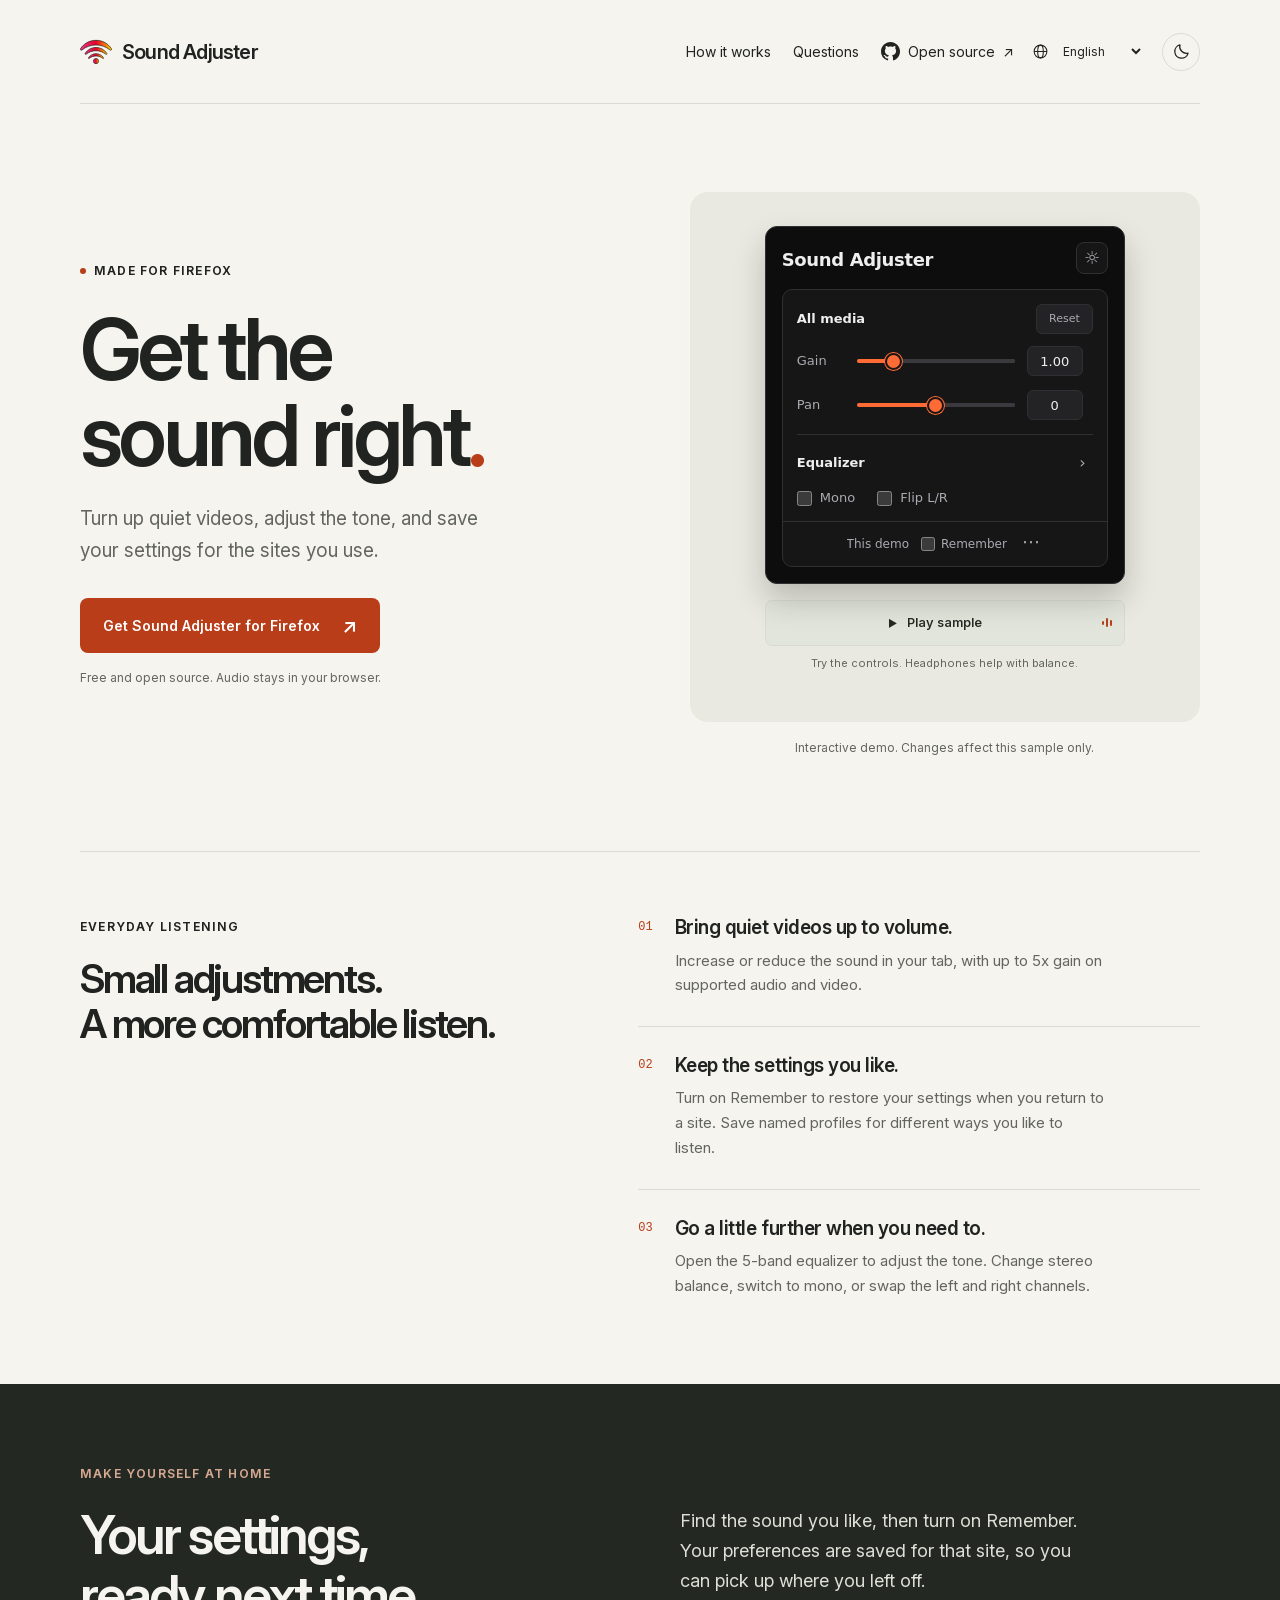
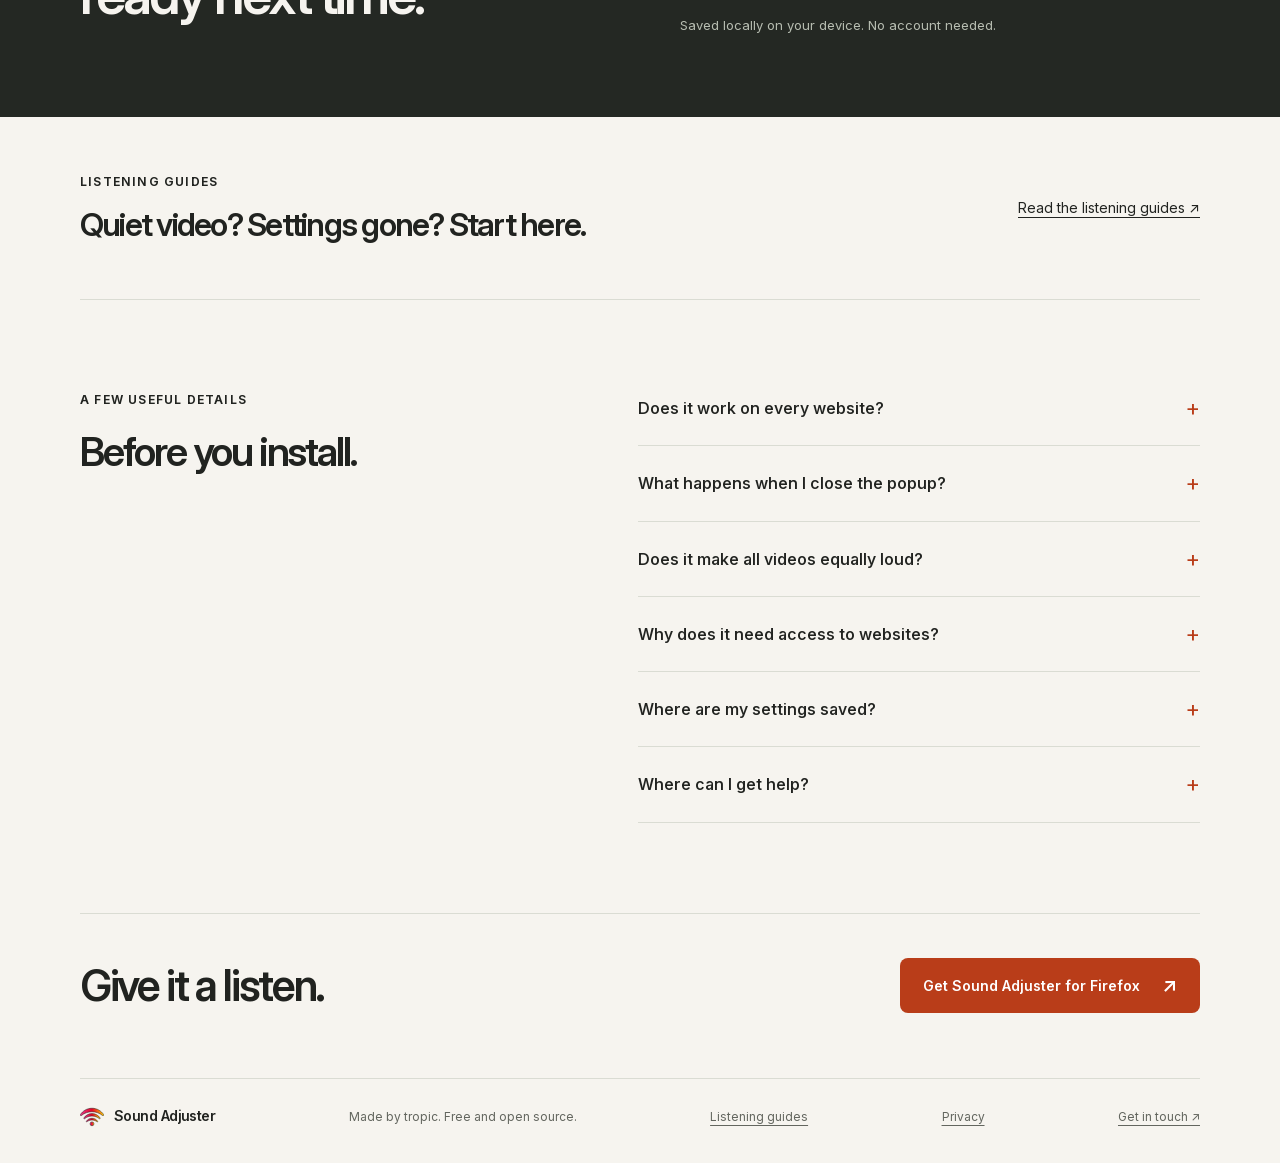
==== commit 47db1067: "Add listening guides and Bing ownership verification" ====
--- a/index.html
+++ b/index.html
@@ -3,6 +3,8 @@
 <head>
   <meta charset="utf-8">
   <meta name="viewport" content="width=device-width, initial-scale=1">
+  <meta name="msvalidate.01" content="4A4E4AF55B92F8303483CE10BDBE59B5">
+  <meta name="google-site-verification" content="-CGFjOlnihyzsLGUQGbgczJ7s-yMdjL1dvcP_FROIbM">
   <meta name="theme-color" content="#f6f4ef">
   <title>Sound Adjuster - Volume Control for Firefox</title>
   <meta name="description" content="Turn up quiet videos, adjust the tone, and save sound settings for the sites you use. A free, open-source volume control and equalizer for Firefox.">
@@ -58,7 +60,7 @@
         <a class="button" href="https://addons.mozilla.org/en-US/firefox/addon/sound-adjuster/?utm_source=product_site&amp;utm_medium=website&amp;utm_campaign=firefox_launch&amp;utm_content=hero">Get Sound Adjuster for Firefox <span aria-hidden="true">↗</span></a>
         <p class="button-note">Free and open source. Audio stays in your browser.</p>
       </div>
-      <figure class="product-figure">
+      <figure class="product-figure" id="demo">
         <div class="product-stage">
           <div class="demo-experience"><section class="demo original-demo" lang="en" translate="no" aria-label="Interactive Sound Adjuster demo">
   <button id="demo-theme-toggle" type="button" title="Switch theme" aria-label="Switch theme">☼</button>
@@ -210,6 +212,7 @@
       </div>
     </section>
     <section class="remember-band" aria-labelledby="remember-title"><div class="wrap remember-content"><p class="eyebrow">Make yourself at home</p><h2 id="remember-title">Your settings,<br>ready next time.</h2><p>Find the sound you like, then turn on Remember. Your preferences are saved for that site, so you can pick up where you left off.</p><p class="quiet-note">Saved locally on your device. No account needed.</p></div></section>
+    <section class="guides-teaser wrap" aria-labelledby="guides-heading"><div><p class="eyebrow">Listening guides</p><h2 id="guides-heading">Quiet video? Settings gone? Start here.</h2></div><a href="guides.html">Read the listening guides<span aria-hidden="true"> ↗</span></a></section>
     <section class="questions wrap" id="questions" aria-labelledby="questions-title"><div class="section-heading"><p class="eyebrow">A few useful details</p><h2 id="questions-title">Before you install.</h2></div><div class="question-list">
       <details><summary>Does it work on every website?</summary><p>Sound Adjuster works with standard HTML audio and video players. Protected media and browser security restrictions can limit the available controls. The popup explains when an adjustment isn't available.</p></details>
       <details><summary>What happens when I close the popup?</summary><p>Your settings stay active in the current tab and apply to media added later on the same page. Turn on Remember if you'd like to restore those settings when you return to the site.</p></details>
@@ -220,6 +223,6 @@
     </div></section>
     <section class="closing wrap" aria-label="Install Sound Adjuster"><h2>Give it a listen.</h2><a class="button" href="https://addons.mozilla.org/en-US/firefox/addon/sound-adjuster/?utm_source=product_site&amp;utm_medium=website&amp;utm_campaign=firefox_launch&amp;utm_content=footer">Get Sound Adjuster for Firefox <span aria-hidden="true">↗</span></a></section>
   </main>
-  <footer class="site-footer wrap"><a class="brand" href="./"><img src="assets/icon.svg" width="24" height="24" alt=""><span>Sound Adjuster</span></a><p>Made by tropic. Free and open source.</p><a class="privacy-link" href="privacy.html">Privacy</a><a href="mailto:tropicaddons@proton.me">Get in touch <span aria-hidden="true">↗</span></a></footer>
+  <footer class="site-footer wrap"><a class="brand" href="./"><img src="assets/icon.svg" width="24" height="24" alt=""><span>Sound Adjuster</span></a><p>Made by tropic. Free and open source.</p><a class="guides-link" href="guides.html">Listening guides</a><a class="privacy-link" href="privacy.html">Privacy</a><a href="mailto:tropicaddons@proton.me">Get in touch <span aria-hidden="true">↗</span></a></footer>
 </body>
 </html>
--- a/styles.css
+++ b/styles.css
@@ -50,3 +50,25 @@
   .language-picker svg{width:15px;height:15px}.hero h1{font-size:58px}.hero:lang(tr) h1{font-size:50px}
 }
 @media(max-width:370px){.hero h1{font-size:52px}.hero:lang(tr) h1{font-size:46px}.hero .button{font-size:12px;padding-inline:14px;gap:10px}}
+
+/* Short, readable instructions share the product site's typography and themes. */
+.guides-teaser{display:flex;align-items:center;justify-content:space-between;gap:36px;padding-block:55px;border-bottom:1px solid var(--line)}
+.guides-teaser h2{max-width:560px;font-size:32px;line-height:1.2;margin-top:14px}
+.guides-teaser>a{font-size:14px;flex-shrink:0}.guides-teaser a:hover,.guide-demo:hover{color:var(--accent)}
+.site-footer>.guides-link{font-size:12px;color:var(--muted)}
+.guides-page{max-width:800px;padding-block:44px 76px}
+.guides-page>.back-link{display:inline-block;margin-bottom:35px;color:var(--muted);font-size:14px}
+.guides-page h1{font-size:clamp(40px,5vw,66px);line-height:1.08;max-width:700px;margin-block:18px 26px}
+.guide-intro{font-size:19px;color:var(--muted);max-width:710px}
+.guide-byline{font-size:12px;color:var(--muted);margin-top:22px}
+.guide-contents{display:grid;gap:12px;border-block:1px solid var(--line);padding-block:25px;margin-block:32px 18px}
+.guide-contents p{font-size:12px;font-weight:600;text-transform:uppercase;letter-spacing:.08em;color:var(--muted)}
+.guide-contents a{width:fit-content;font-size:15px}.guide-ui-note{color:var(--muted);font-size:13px;max-width:680px}
+.listening-guide{padding-block:42px;border-bottom:1px solid var(--line);scroll-margin-top:30px}
+.listening-guide h2,.guide-limits h2,.guide-support h2{font-size:clamp(27px,3vw,36px);letter-spacing:-.04em;line-height:1.2;margin-block:13px 20px}
+.guide-answer{font-size:18px}.listening-guide ol{padding-left:24px;margin-block:24px}.listening-guide li{padding-left:8px;margin-block:15px}.listening-guide li::marker{color:var(--accent);font-weight:600}
+.guide-note{border-left:2px solid var(--accent);padding-left:20px;color:var(--muted);font-size:15px;margin-bottom:24px}
+.guide-demo{display:inline-block;font-size:14px}.guide-limits{padding-top:32px}.guide-limits p{color:var(--muted)}
+.guide-support{padding-top:24px}.guide-support p{margin-top:20px;font-size:14px}
+@media(max-width:800px){.site-footer{flex-wrap:wrap}.guides-teaser>a{flex-shrink:1}}
+@media(max-width:580px){.guides-teaser{align-items:flex-start;flex-direction:column;padding-block:35px;gap:22px}.guides-teaser h2{font-size:29px}.guides-page{padding-block:30px 50px}.guide-intro{font-size:17px}.listening-guide{padding-block:30px}.guide-answer{font-size:17px}.guides-page h1{overflow-wrap:break-word}}
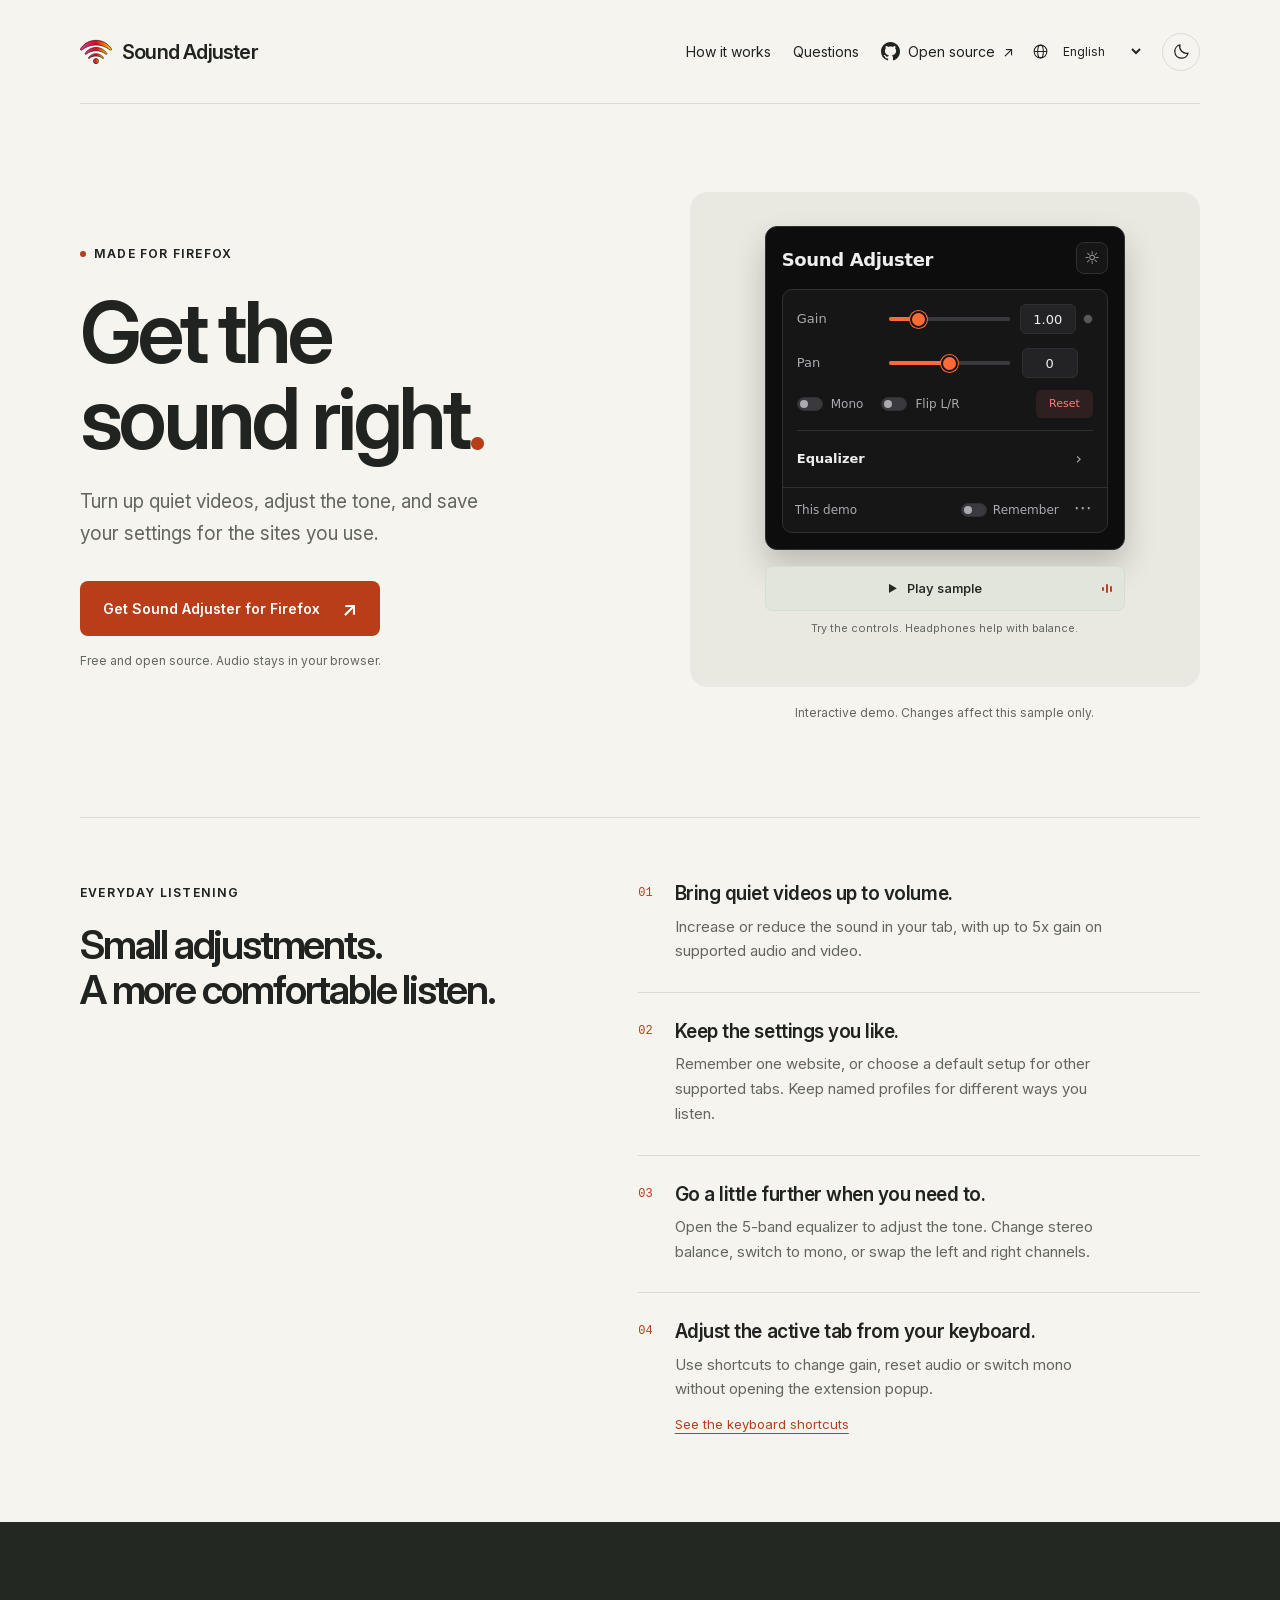
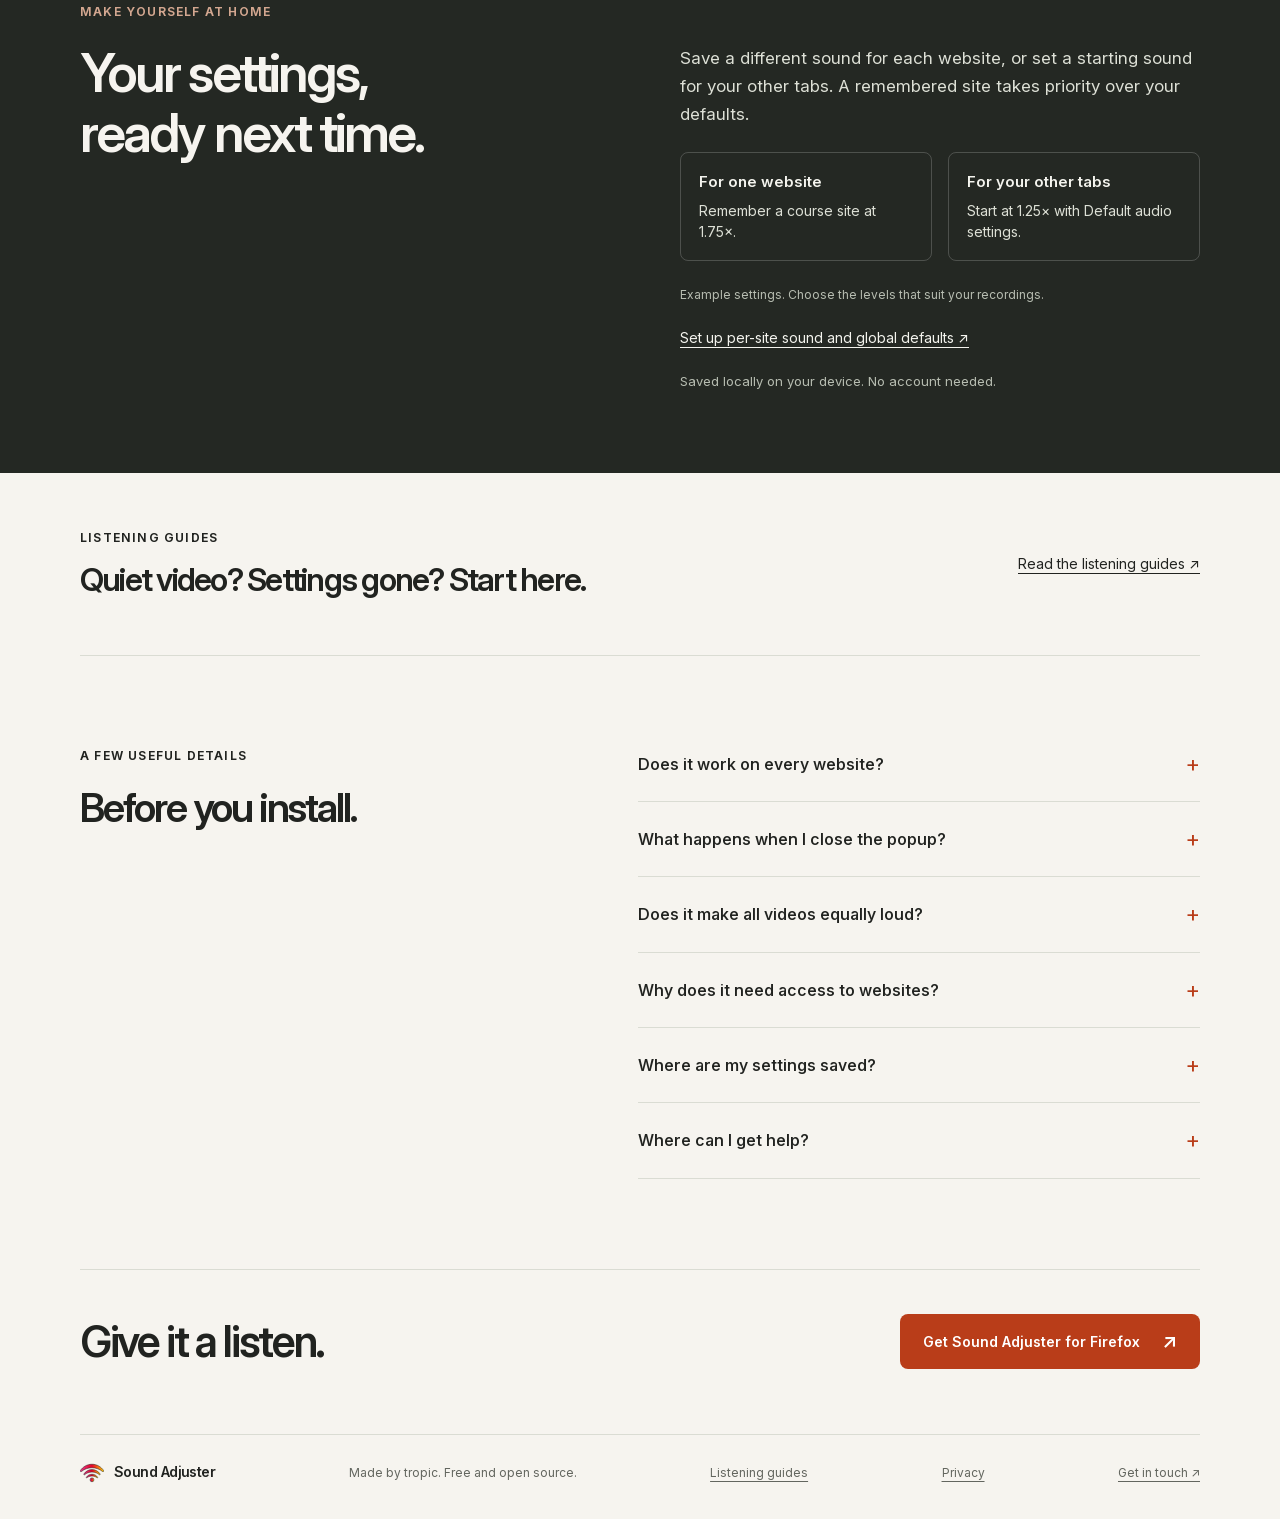
==== commit 8ad69b67: "Refresh audio demo and add multilingual settings guide" ====
--- a/index.html
+++ b/index.html
@@ -33,13 +33,13 @@
   <link rel="icon" href="assets/icon.svg" type="image/svg+xml">
   <link rel="preload" href="assets/InterVariable.woff2" as="font" type="font/woff2" crossorigin>
   <script src="theme.js"></script>
-  <link rel="stylesheet" href="styles.css">
-  <link rel="stylesheet" href="original-demo.css">
-  <link rel="stylesheet" href="demo-integration.css">
-  <script src="locales.js" defer></script>
-  <script src="i18n.js" defer></script>
-  <script src="demo-model.js" defer></script>
-  <script src="demo.js" defer></script>
+  <link rel="stylesheet" href="styles.css?v=20261005-guide2">
+  <link rel="stylesheet" href="original-demo.css?v=20261005-guide2">
+  <link rel="stylesheet" href="demo-integration.css?v=20261005-guide2">
+  <script src="locales.js?v=20261005-editorial1" defer></script>
+  <script src="i18n.js?v=20261005-guide2" defer></script>
+  <script src="demo-model.js?v=20261005-guide2" defer></script>
+  <script src="demo.js?v=20261005-guide2" defer></script>
 </head>
 <body>
   <a class="skip" href="#main">Skip to content</a>
@@ -62,29 +62,42 @@
       </div>
       <figure class="product-figure" id="demo">
         <div class="product-stage">
-          <div class="demo-experience"><section class="demo original-demo" lang="en" translate="no" aria-label="Interactive Sound Adjuster demo">
-  <button id="demo-theme-toggle" type="button" title="Switch theme" aria-label="Switch theme">☼</button>
-
-  <div id="elements-pane">
-    <header>
-      <h2 class="popup-title">Sound Adjuster</h2>
-    </header>
-	<fieldset id="demo-controls" class="original-controls" disabled><legend class="visually-hidden">Audio controls for the sample</legend><div class="control-card">
-		<div id="all-elements"><div>
-			<div class="header-row">
-				<span class="element-label">All media</span>
-				<button type="button" class="element-reset" id="demo-reset">Reset</button>
-			</div>
-			<label class="gain-control">
+          <div class="demo-experience"><section class="demo original-demo" aria-label="Interactive Sound Adjuster demo">
+  <div id="demo-popup-content">
+    <button id="demo-theme-toggle" type="button" title="Switch theme" aria-label="Switch theme">☼</button>
+    <div id="elements-pane">
+      <header><h2 class="popup-title">Sound Adjuster</h2></header>
+      <fieldset id="demo-controls" class="original-controls" disabled>
+        <legend class="visually-hidden">Audio controls for the sample</legend>
+        <div class="control-card"><div id="all-elements"><div>
+<label class="gain-control">
 				<span>Gain</span>
 				<input type="range" class="element-gain" id="demo-gain" aria-label="Sample audio gain" min="0" max="5" step="0.05" value="1" />
-				<input type="number" class="element-gain-num" id="gain-value" aria-label="Gain multiplier" value="1" min="0" max="5" step="0.05">
+				<div class="gain-value">
+					<input type="number" class="element-gain-num" id="gain-value" aria-label="Gain multiplier" value="1" min="0" max="5" step="0.05">
+					<span class="level-indicator" data-state="unavailable" id="demo-level" role="status" aria-label="Output level unavailable" title="Output level unavailable"></span>
+				</div>
 			</label>
 			<label class="pan-control">
 				<span>Pan</span>
 				<input type="range" class="element-pan" id="demo-pan" aria-label="Sample audio stereo balance" min="-1" max="1" step="0.05" value="0" />
 				<input type="number" class="element-pan-num" id="pan-value" aria-label="Stereo balance value" value="0" min="-1" max="1" step="0.05">
 			</label>
+			<div class="control-actions">
+				<div class="checkboxes">
+					<label>
+						<input type="checkbox" class="element-mono" id="demo-mono" />
+						<span class="switch-control" aria-hidden="true"></span>
+						<span>Mono</span>
+					</label>
+					<label>
+						<input type="checkbox" class="element-flip" id="demo-flip" />
+						<span class="switch-control" aria-hidden="true"></span>
+						<span>Flip L/R</span>
+					</label>
+				</div>
+				<button type="button" class="element-reset" id="demo-reset">Reset</button>
+			</div>
 
 			<div class="equalizer-section collapsed">
 				<div class="equalizer-header">
@@ -134,23 +147,14 @@
 					</label>
 				</div>
 			</div>
-			<div class="checkboxes">
-				<label>
-					<span>Mono</span>
-					<input type="checkbox" class="element-mono" id="demo-mono" />
-				</label>
-				<label>
-					<span>Flip L/R</span>
-					<input type="checkbox" class="element-flip" id="demo-flip" />
-				</label>
-			</div>
-	</div></div>
-		<footer class="site-footer">
+        </div></div>
+<footer class="site-footer">
 			<div class="site-footer-main">
 				<span class="site-hostname">This demo</span>
 				<div class="site-footer-actions">
 					<label class="site-profile-toggle">
 						<input type="checkbox" class="remember-site" id="demo-remember" aria-label="Remember settings for this demo" />
+						<span class="switch-control" aria-hidden="true"></span>
 						<span class="site-profile-label">Remember</span>
 					</label>
 					<div class="more-menu-wrap">
@@ -193,8 +197,11 @@
 			</div>
 			<span class="site-profile-status" aria-live="polite"></span>
 		</footer>
-	</div></fieldset>
-</div></section><div class="demo-player">
+        </div>
+      </fieldset>
+    </div>
+  </div>
+</section><div class="demo-player">
   <button type="button" class="sample-play" id="sample-play" aria-pressed="false" disabled><span class="play-symbol" aria-hidden="true">▶</span><span class="play-label">Play sample</span><span class="sample-signal" aria-hidden="true"><i></i><i></i><i></i></span></button>
   <p class="demo-status" id="demo-status" role="status">Try the controls. Headphones help with balance.</p>
   <noscript><p class="demo-status">Enable JavaScript to use the audio demo.</p></noscript>
@@ -207,11 +214,12 @@
       <div class="section-heading"><p class="eyebrow">Everyday listening</p><h2 id="features-title">Small adjustments.<br>A more comfortable listen.</h2></div>
       <div class="feature-list">
         <article><span class="feature-number" aria-hidden="true">01</span><div><h3>Bring quiet videos up to volume.</h3><p>Increase or reduce the sound in your tab, with up to 5x gain on supported audio and video.</p></div></article>
-        <article><span class="feature-number" aria-hidden="true">02</span><div><h3>Keep the settings you like.</h3><p>Turn on Remember to restore your settings when you return to a site. Save named profiles for different ways you like to listen.</p></div></article>
+        <article><span class="feature-number" aria-hidden="true">02</span><div><h3>Keep the settings you like.</h3><p>Remember one website, or choose a default setup for other supported tabs. Keep named profiles for different ways you listen.</p></div></article>
         <article><span class="feature-number" aria-hidden="true">03</span><div><h3>Go a little further when you need to.</h3><p>Open the 5-band equalizer to adjust the tone. Change stereo balance, switch to mono, or swap the left and right channels.</p></div></article>
+        <article><span class="feature-number" aria-hidden="true">04</span><div><h3>Adjust the active tab from your keyboard.</h3><p>Use shortcuts to change gain, reset audio or switch mono without opening the extension popup.</p><a class="feature-guide-link" href="default-audio-settings.html#keyboard-shortcuts" data-audio-guide="#keyboard-shortcuts">See the keyboard shortcuts</a></div></article>
       </div>
     </section>
-    <section class="remember-band" aria-labelledby="remember-title"><div class="wrap remember-content"><p class="eyebrow">Make yourself at home</p><h2 id="remember-title">Your settings,<br>ready next time.</h2><p>Find the sound you like, then turn on Remember. Your preferences are saved for that site, so you can pick up where you left off.</p><p class="quiet-note">Saved locally on your device. No account needed.</p></div></section>
+    <section class="remember-band" aria-labelledby="remember-title"><div class="wrap remember-content"><p class="eyebrow">Make yourself at home</p><h2 id="remember-title">Your settings,<br>ready next time.</h2><div class="saved-sound-summary"><p>Save a different sound for each website, or set a starting sound for your other tabs. A remembered site takes priority over your defaults.</p><div class="saved-sound-examples"><div><h3>For one website</h3><p>Remember a course site at 1.75×.</p></div><div><h3>For your other tabs</h3><p>Start at 1.25× with Default audio settings.</p></div></div><p class="example-caption">Example settings. Choose the levels that suit your recordings.</p><a href="default-audio-settings.html" data-audio-guide="">Set up per-site sound and global defaults<span aria-hidden="true"> ↗</span></a><p class="quiet-note">Saved locally on your device. No account needed.</p></div></div></section>
     <section class="guides-teaser wrap" aria-labelledby="guides-heading"><div><p class="eyebrow">Listening guides</p><h2 id="guides-heading">Quiet video? Settings gone? Start here.</h2></div><a href="guides.html">Read the listening guides<span aria-hidden="true"> ↗</span></a></section>
     <section class="questions wrap" id="questions" aria-labelledby="questions-title"><div class="section-heading"><p class="eyebrow">A few useful details</p><h2 id="questions-title">Before you install.</h2></div><div class="question-list">
       <details><summary>Does it work on every website?</summary><p>Sound Adjuster works with standard HTML audio and video players. Protected media and browser security restrictions can limit the available controls. The popup explains when an adjustment isn't available.</p></details>
--- a/styles.css
+++ b/styles.css
@@ -72,3 +72,32 @@
 .guide-support{padding-top:24px}.guide-support p{margin-top:20px;font-size:14px}
 @media(max-width:800px){.site-footer{flex-wrap:wrap}.guides-teaser>a{flex-shrink:1}}
 @media(max-width:580px){.guides-teaser{align-items:flex-start;flex-direction:column;padding-block:35px;gap:22px}.guides-teaser h2{font-size:29px}.guides-page{padding-block:30px 50px}.guide-intro{font-size:17px}.listening-guide{padding-block:30px}.guide-answer{font-size:17px}.guides-page h1{overflow-wrap:break-word}}
+
+.feature-guide-link{display:inline-block;font-size:13px;margin-top:12px;color:var(--accent)}
+.remember-content:has(.saved-sound-summary) h2{grid-row:2;align-self:start}
+.saved-sound-summary{grid-column:2;min-width:0;color:#dde0d6;font-size:17px}
+.saved-sound-examples{display:grid;grid-template-columns:repeat(2,minmax(0,1fr));gap:16px;margin-block:24px}
+.saved-sound-examples>div{padding:18px;border:1px solid #ffffff30;border-radius:8px}
+.saved-sound-examples h3{font-size:15px;letter-spacing:0;line-height:1.4;margin-bottom:8px;color:#f4f4ee}
+.saved-sound-examples p{font-size:14px;line-height:1.5}
+.saved-sound-summary .example-caption{font-size:12px;color:#b7bdb1;margin-bottom:18px}
+.saved-sound-summary>a{font-size:14px;color:#f4f4ee}
+.guide-table-wrap{max-width:100%;overflow-x:auto;margin-top:24px}
+.settings-comparison{border-collapse:collapse;width:100%;min-width:520px;table-layout:fixed;font-size:15px}
+.settings-comparison caption{text-align:left;font-size:13px;color:var(--muted);margin-bottom:12px}
+.settings-comparison th,.settings-comparison td{text-align:left;vertical-align:top;border-bottom:1px solid var(--line);padding:16px 12px;overflow-wrap:break-word}
+.settings-comparison thead th{font-size:13px;background:var(--stage)}
+.settings-comparison th{font-weight:600}
+.guide-example{padding:24px;border:1px solid var(--line);border-radius:10px;background:var(--stage);margin-top:25px}
+.guide-example h3{font-size:20px;letter-spacing:-.02em;line-height:1.3;margin-bottom:15px}
+.audio-guide-page .listening-guide>p+p,.guide-example p+p{margin-top:18px}
+.guide-shortcuts{list-style:none;padding:0;margin-block:24px;display:grid;gap:14px}
+.guide-shortcuts li{display:flex;align-items:center;justify-content:space-between;gap:20px;border-bottom:1px solid var(--line);padding-bottom:14px}
+.guide-shortcuts kbd{flex-shrink:0;border:1px solid var(--line);border-radius:5px;padding:5px 10px;background:var(--stage);font:inherit;font-size:13px}
+.audio-guide-page article>header{max-width:100%}
+.audio-guide-page{overflow-wrap:break-word}
+.audio-guide-page h1{overflow-wrap:break-word}
+.article-language-links{display:flex;flex-wrap:wrap;gap:12px 20px;margin-top:36px;padding-top:24px;border-top:1px solid var(--line);font-size:13px}
+.article-language-links p{flex-basis:100%;color:var(--muted)}
+@media(max-width:800px){.saved-sound-examples{grid-template-columns:1fr}}
+@media(max-width:580px){.saved-sound-summary{grid-column:1}.remember-content:has(.saved-sound-summary) h2{grid-row:auto}.saved-sound-examples{grid-template-columns:repeat(2,minmax(0,1fr));gap:10px}.saved-sound-examples>div{padding:14px}.guide-example{padding:18px}.guide-shortcuts li{gap:12px}}
--- a/original-demo.css
+++ b/original-demo.css
@@ -1,4 +1,4 @@
-/* Scoped from the user-provided Firefox 2.4.1 popup.css. */
+/* Scoped from Firefox Sound Adjuster 2.5.1 popup.css (cb404304). */
 .original-demo {
 	--app-bg: #0d0d0e;
 	--surface: #161617;
@@ -12,6 +12,11 @@
 	--accent-soft: rgba(255, 107, 53, 0.14);
 	--focus: rgba(255, 107, 53, 0.28);
 	--danger: #ff7b72;
+	--danger-soft: rgba(255, 123, 114, 0.1);
+	--level-ok: #56c888;
+	--support: #ffd15c;
+	--support-soft: rgba(255, 209, 92, 0.1);
+	--support-glow: rgba(255, 209, 92, 0.24);
 }
 
 .original-demo.light-theme {
@@ -27,16 +32,19 @@
 	--accent-soft: rgba(59, 130, 246, 0.12);
 	--focus: rgba(59, 130, 246, 0.24);
 	--danger: #c93737;
+	--danger-soft: rgba(201, 55, 55, 0.08);
+	--level-ok: #278a55;
+	--support: #8b6100;
+	--support-soft: rgba(139, 97, 0, 0.08);
+	--support-glow: rgba(185, 128, 0, 0.2);
 }
 
 .original-demo * {
 	box-sizing: border-box;
 }
 
-.original-demo,
 .original-demo {
 	margin: 0;
-	width: 360px;
 	min-height: 0;
 	background: var(--app-bg);
 	color: var(--text);
@@ -46,9 +54,14 @@
 }
 
 .original-demo {
+	width: 360px;
+	max-width: 100%;
+	user-select: none;
+}
+
+.original-demo #demo-popup-content {
 	position: relative;
 	padding: 16px;
-	user-select: none;
 }
 
 .original-demo button,
@@ -61,7 +74,7 @@
 }
 
 .original-demo #elements-pane {
-	width: 328px;
+	width: 100%;
 }
 
 .original-demo header {
@@ -119,20 +132,6 @@
 	padding: 14px;
 }
 
-.original-demo .header-row {
-	display: flex;
-	align-items: center;
-	justify-content: space-between;
-	min-height: 30px;
-	margin-bottom: 12px;
-}
-
-.original-demo .element-label {
-	color: var(--text);
-	font-size: 13px;
-	font-weight: 650;
-}
-
 .original-demo .element-reset,
 .original-demo .preset-btn,
 .original-demo .reload-button {
@@ -144,11 +143,12 @@
 
 .original-demo .element-reset {
 	flex: 0 0 auto;
-	height: 30px;
+	height: 28px;
 	padding: 0 12px;
 	border-radius: 6px;
-	background: var(--control-bg);
-	color: var(--muted);
+	border-color: transparent;
+	background: var(--danger-soft);
+	color: var(--danger);
 	font-size: 11px;
 }
 
@@ -160,8 +160,9 @@
 }
 
 .original-demo .element-reset:hover {
-	border-color: var(--accent);
-	background: var(--surface-raised);
+	border-color: var(--danger);
+	background: var(--danger-soft);
+	color: var(--danger);
 }
 
 .original-demo .site-footer {
@@ -252,14 +253,6 @@
 	color: var(--muted);
 }
 
-.original-demo .site-profile-toggle input {
-	width: 14px;
-	height: 14px;
-	margin: 0;
-	accent-color: var(--accent);
-	cursor: pointer;
-}
-
 .original-demo .site-profile-toggle input:disabled {
 	cursor: wait;
 	opacity: 0.65;
@@ -298,7 +291,10 @@
 	z-index: 10;
 	display: block;
 	width: 190px;
-	overflow: visible;
+	max-height: max(0px, calc(var(--popup-max-height, 600px) - 64px));
+	overflow-x: hidden;
+	overflow-y: auto;
+	overscroll-behavior: contain;
 	padding: 5px;
 	border: 1px solid var(--border);
 	border-radius: 8px;
@@ -366,7 +362,7 @@
 .original-demo .profile-flyout {
 	position: static;
 	display: flex;
-	max-height: min(258px, calc(100vh - 64px));
+	max-height: 258px;
 	width: 100%;
 	min-width: 0;
 	flex-direction: column;
@@ -492,7 +488,7 @@
 	inset: 1px;
 	z-index: 2;
 	display: flex;
-	min-height: 0;
+	min-height: 174px;
 	flex-direction: column;
 	margin: 0;
 	padding: 10px;
@@ -570,7 +566,7 @@
 
 .original-demo #all-elements > div > label:not(.eq-band) {
 	display: grid;
-	grid-template-columns: 48px minmax(0, 1fr) 66px;
+	grid-template-columns: 48px minmax(0, 1fr) 74px;
 	align-items: center;
 	gap: 12px;
 	margin: 0 0 14px;
@@ -663,8 +659,53 @@
 	border-color: var(--accent);
 }
 
+.original-demo .gain-value {
+	display: flex;
+	align-items: center;
+	justify-self: end;
+	gap: 7px;
+}
+
+.original-demo .level-indicator {
+	display: inline-block;
+	width: 10px;
+	height: 10px;
+	flex: 0 0 10px;
+	border: 1px solid var(--level-ok);
+	border-radius: 50%;
+	background: var(--level-ok);
+	opacity: 1;
+	transition: background 120ms ease, border-color 120ms ease, opacity 120ms ease;
+}
+
+.original-demo .level-indicator[data-state="unavailable"] {
+	border-color: var(--border);
+	background: var(--muted);
+	opacity: 0.45;
+}
+
+.original-demo .level-indicator[data-state="high"] {
+	border-color: #e6a23c;
+	background: #e6a23c;
+	opacity: 1;
+}
+
+.original-demo .level-indicator[data-state="clipping"] {
+	border-color: var(--danger);
+	background: var(--danger);
+	opacity: 1;
+}
+
+.original-demo .control-actions {
+	display: flex;
+	align-items: center;
+	justify-content: space-between;
+	gap: 12px;
+	margin: -2px 0 12px;
+}
+
 .original-demo .equalizer-section {
-	margin-top: 4px;
+	margin-top: 0;
 	padding-top: 14px;
 	border-top: 1px solid var(--border);
 }
@@ -807,19 +848,18 @@
 .original-demo .checkboxes {
 	display: flex;
 	align-items: center;
-	gap: 22px;
-	margin-top: 12px;
+	gap: 18px;
+	margin: 0;
 }
 
 .original-demo .checkboxes label {
 	display: flex;
-	flex-direction: row-reverse;
-	align-items: center;
-	justify-content: flex-end;
+	align-items: center;
+	justify-content: flex-start;
 	gap: 8px;
 	margin: 0;
 	color: var(--muted);
-	font-size: 13px;
+	font-size: 12px;
 	cursor: pointer;
 }
 
@@ -827,12 +867,63 @@
 	min-width: 0;
 }
 
-.original-demo .checkboxes input[type="checkbox"] {
-	width: 15px;
-	height: 15px;
-	margin: 0;
-	accent-color: var(--accent);
-	cursor: pointer;
+.original-demo .checkboxes input[type="checkbox"],
+.original-demo .site-profile-toggle input[type="checkbox"] {
+	position: absolute;
+	width: 1px;
+	height: 1px;
+	margin: 0;
+	overflow: hidden;
+	opacity: 0;
+	pointer-events: none;
+}
+
+.original-demo .checkboxes input[type="checkbox"]:focus-visible,
+.original-demo .site-profile-toggle input[type="checkbox"]:focus-visible {
+	outline: none;
+}
+
+.original-demo .switch-control {
+	position: relative;
+	display: inline-block;
+	width: 26px;
+	height: 14px;
+	flex: 0 0 26px;
+	border: 1px solid var(--border);
+	border-radius: 999px;
+	background: var(--track);
+	transition: border-color 120ms ease, background 120ms ease;
+}
+
+.original-demo .switch-control::after {
+	position: absolute;
+	top: 2px;
+	left: 2px;
+	width: 8px;
+	height: 8px;
+	border-radius: 50%;
+	background: var(--muted);
+	content: "";
+	transition: transform 120ms ease, background 120ms ease;
+}
+
+.original-demo input[type="checkbox"]:checked + .switch-control {
+	border-color: var(--accent);
+	background: var(--accent-soft);
+}
+
+.original-demo input[type="checkbox"]:checked + .switch-control::after {
+	background: var(--accent);
+	transform: translateX(12px);
+}
+
+.original-demo input[type="checkbox"]:focus-visible + .switch-control {
+	outline: 3px solid var(--focus);
+	outline-offset: 2px;
+}
+
+.original-demo input[type="checkbox"]:disabled + .switch-control {
+	opacity: 0.55;
 }
 
 .original-demo #all-elements.is-empty {
@@ -878,10 +969,11 @@
 	line-height: 1;
 }
 
-@media (prefers-reduced-motion: reduce) {.original-demo *,
+@media (prefers-reduced-motion: reduce) {
+
+.original-demo *,
 .original-demo *::before,
 .original-demo *::after {
 		transition-duration: 0.01ms !important;
 	}
 }
-
--- a/demo-integration.css
+++ b/demo-integration.css
@@ -1,7 +1,7 @@
 /* Only web embedding and small-screen adjustments; popup styling is upstream. */
 .demo-experience { width: 100%; max-width: 360px; }
 .original-demo {
-  width: 100%; max-width: 360px; border: 1px solid var(--border);
+  width: 100%; max-width: 360px; padding: 0; border: 1px solid var(--border);
   border-radius: 12px; box-shadow: 0 16px 32px #0003;
   font-family: system-ui, -apple-system, BlinkMacSystemFont, "Segoe UI", sans-serif;
   font-size: 14px; line-height: 1.4; color-scheme: dark;
@@ -25,8 +25,6 @@
 .original-demo input[type="range"] { --fill: 20%; }
 .original-demo #all-elements > div > label input[type="range"]::-webkit-slider-runnable-track { background: linear-gradient(to right, var(--accent) 0 var(--fill), var(--track) var(--fill) 100%); }
 .original-demo .equalizer-controls input[type="range"] { appearance: none; -webkit-appearance: none; accent-color: var(--accent); }
-.original-demo .equalizer-toggle { grid-column: 1 / -1; width: 100%; justify-items: end; padding-right: 6px; }
-.original-demo .equalizer-title { grid-column: 1; grid-row: 1; z-index: 1; pointer-events: none; }
 .original-demo .more-menu { max-width: calc(100vw - 100px); }
 .demo-player { margin-top: 16px; width: 100%; }
 .demo-player .sample-play { margin-top: 0; font-size: 13px; min-height: 43px; }
@@ -40,13 +38,34 @@
 }
 @media(max-width:430px) {
   .product-stage { padding: 22px 8px; }
-  .original-demo { padding: 14px; }
+  .original-demo #demo-popup-content { padding: 14px; }
   .original-demo #demo-theme-toggle { right: 14px; top: 14px; }
   .original-demo #all-elements { padding: 12px; }
-  .original-demo #all-elements > div > label:not(.eq-band) { grid-template-columns: 40px minmax(0, 1fr) 54px; gap: 8px; }
+  .original-demo #all-elements > div > label:not(.eq-band) { grid-template-columns: 36px minmax(0, 1fr) 71px; gap: 8px; }
   .original-demo input[type="number"] { width: 54px; font-size: 12px; }
   .original-demo .site-footer { padding-inline: 10px; }
   .original-demo .site-footer-actions { gap: 8px; }
   .original-demo .equalizer-controls { padding-inline: 0; gap: 3px; }
   .original-demo .band-label { font-size: 10px; }
+  .original-demo .control-actions { gap: 8px; }
+  .original-demo .checkboxes { gap: 8px; }
+  .original-demo .checkboxes label { gap: 6px; white-space: nowrap; }
+  .original-demo .element-reset { padding-inline: 10px; }
 }
+
+/* The site also has a footer; prevent its link spacing entering the popup. */
+.original-demo .site-footer { gap: 0; margin: 0; width: auto; min-height: 0; }
+.original-demo .site-footer > .site-footer-main { width: 100%; }
+
+.original-demo .control-actions { flex-wrap: wrap; }
+.original-demo .checkboxes { flex-wrap: wrap; min-width: 0; }
+.original-demo .checkboxes label { white-space: normal; }
+.original-demo #all-elements > div > label:not(.eq-band) { grid-template-columns: 80px minmax(0, 1fr) 71px; }
+.original-demo .gain-control > span, .original-demo .pan-control > span { overflow-wrap: anywhere; font-size: 12px; }
+.original-demo .band-label { overflow-wrap: anywhere; }
+.original-demo .site-hostname { white-space: normal; overflow-wrap: anywhere; }
+.original-demo .profile-flyout.profile-form-open { height: 230px; }
+.original-demo .profile-form-hint { white-space: normal; }
+@media(max-width:430px) {
+  .original-demo #all-elements > div > label:not(.eq-band) { grid-template-columns: 80px minmax(0, 1fr) 71px; gap: 6px; }
+}
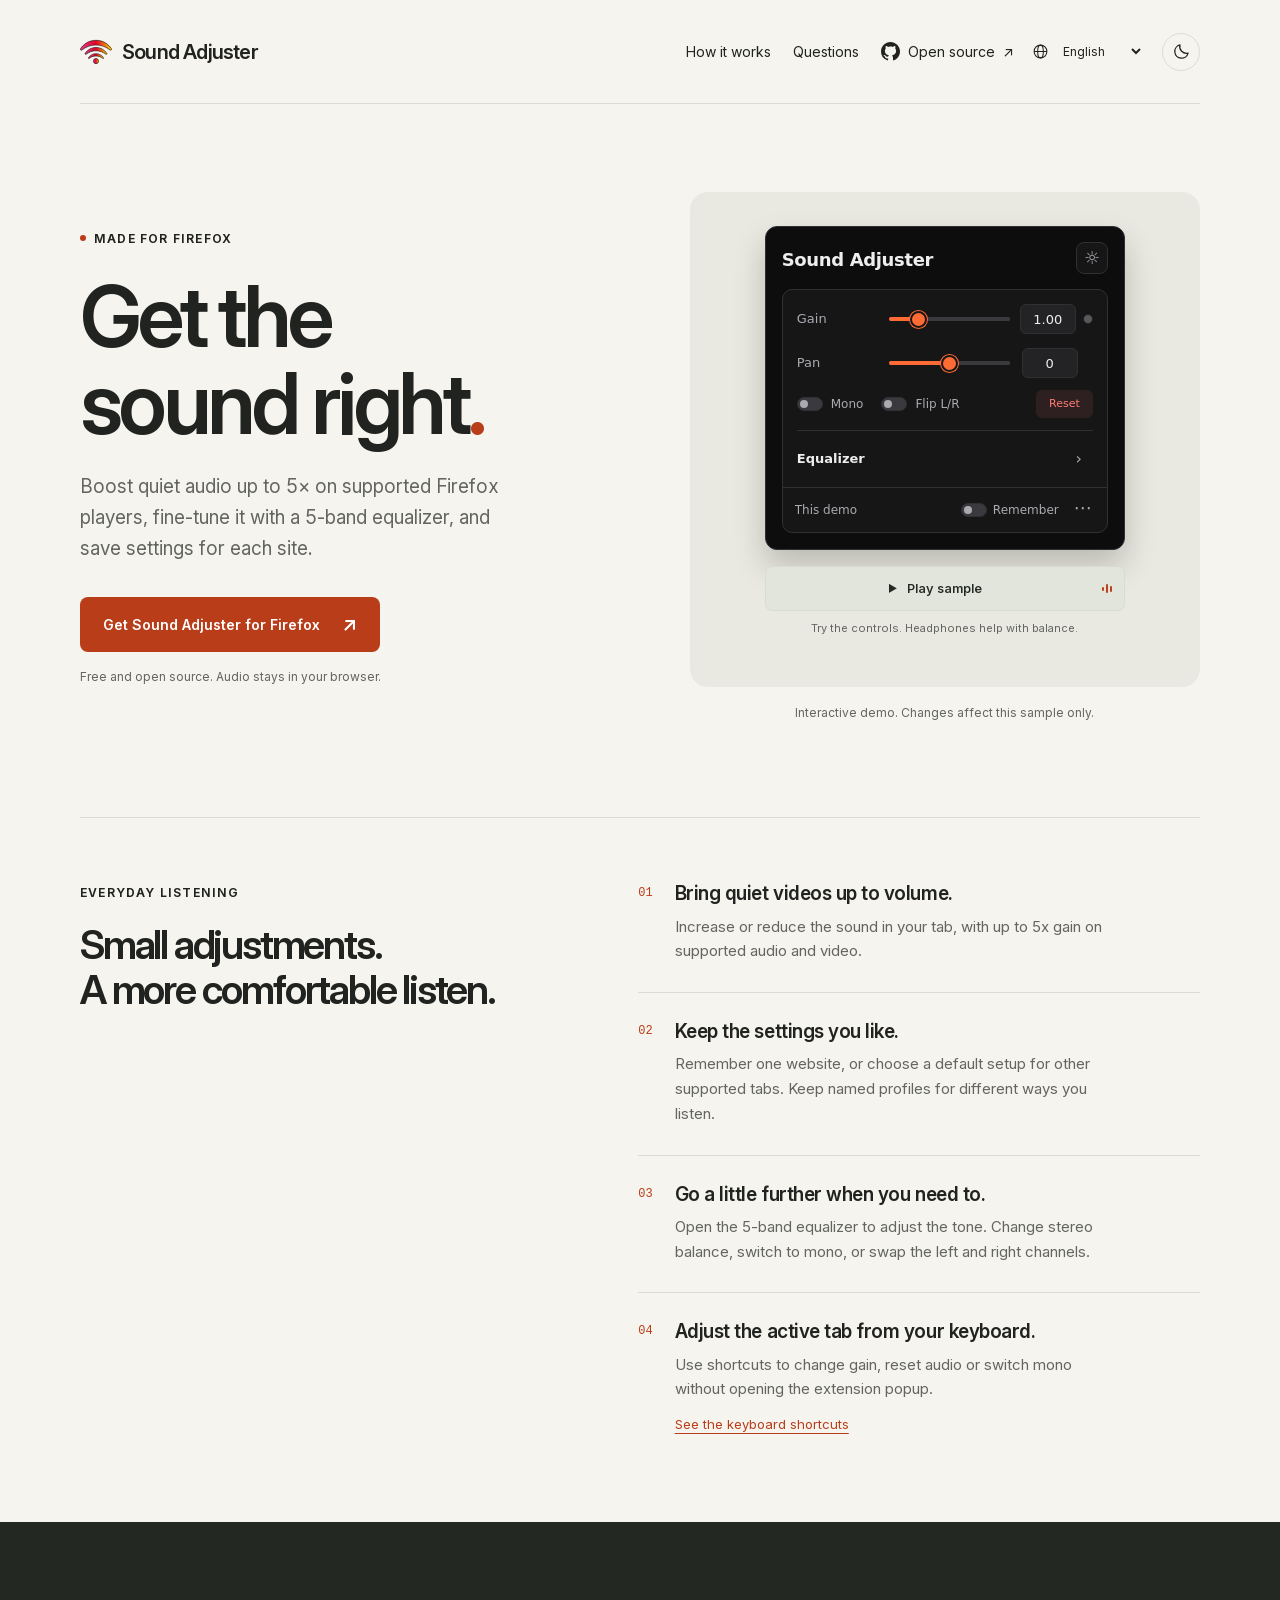
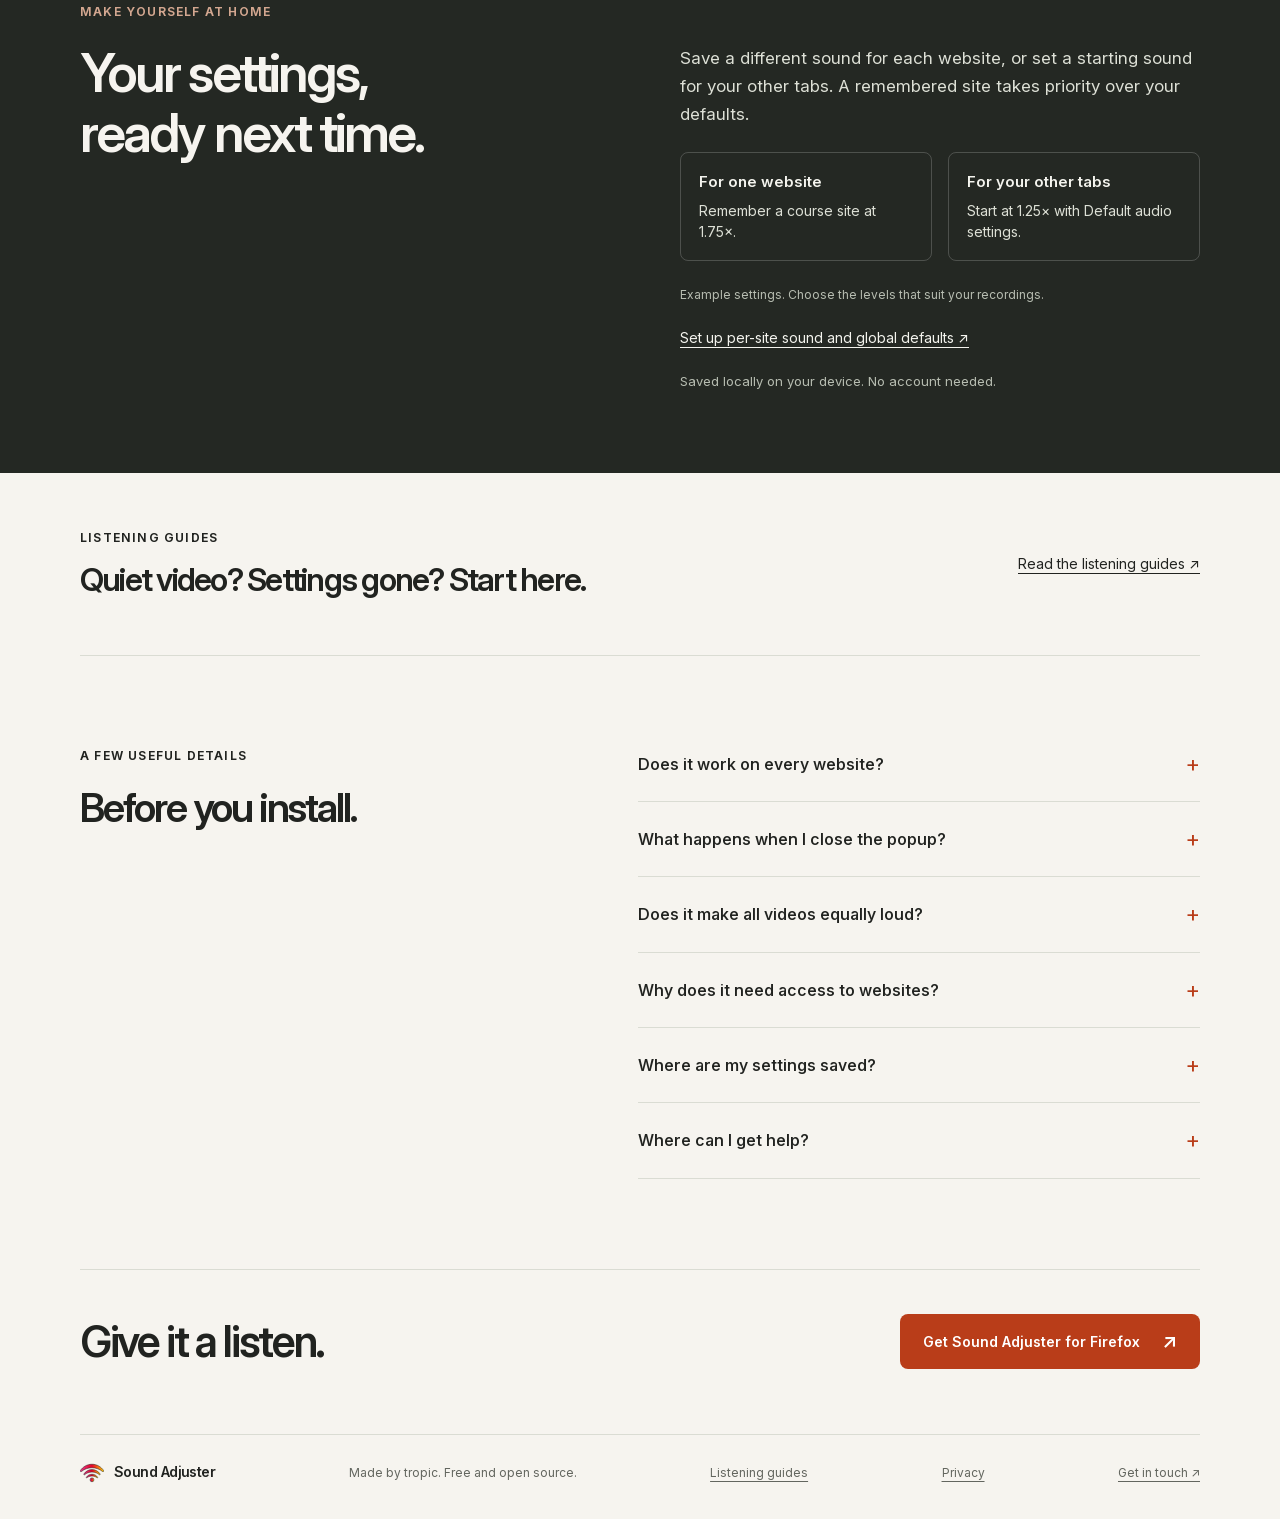
==== commit 2637eeb1: "Clarify Firefox SEO copy and refresh the English audio guide" ====
--- a/index.html
+++ b/index.html
@@ -6,8 +6,8 @@
   <meta name="msvalidate.01" content="4A4E4AF55B92F8303483CE10BDBE59B5">
   <meta name="google-site-verification" content="-CGFjOlnihyzsLGUQGbgczJ7s-yMdjL1dvcP_FROIbM">
   <meta name="theme-color" content="#f6f4ef">
-  <title>Sound Adjuster - Volume Control for Firefox</title>
-  <meta name="description" content="Turn up quiet videos, adjust the tone, and save sound settings for the sites you use. A free, open-source volume control and equalizer for Firefox.">
+  <title>Sound Adjuster – Firefox Volume Booster &amp; Equalizer</title>
+  <meta name="description" content="Free, open-source volume booster and 5-band equalizer for Firefox. Boost quiet audio up to 5× and save volume, balance, and EQ for each site.">
   <meta name="robots" content="max-image-preview:large">
   <meta property="og:site_name" content="Sound Adjuster">
   <meta property="og:type" content="website">
@@ -27,7 +27,7 @@
     "@id": "https://sound-adjuster.github.io/#website",
     "name": "Sound Adjuster",
     "url": "https://sound-adjuster.github.io/",
-    "description": "A free, open-source volume control and equalizer for Firefox. Try the interactive audio demo and learn how to save sound settings for the sites you use."
+    "description": "Free, open-source volume booster and 5-band equalizer for Firefox. Boost quiet audio up to 5× and save volume, balance, and EQ for each site."
   }
   </script>
   <link rel="icon" href="assets/icon.svg" type="image/svg+xml">
@@ -36,7 +36,7 @@
   <link rel="stylesheet" href="styles.css?v=20261005-guide2">
   <link rel="stylesheet" href="original-demo.css?v=20261005-guide2">
   <link rel="stylesheet" href="demo-integration.css?v=20261005-guide2">
-  <script src="locales.js?v=20261005-editorial1" defer></script>
+  <script src="locales.js?v=20261120-seo" defer></script>
   <script src="i18n.js?v=20261005-guide2" defer></script>
   <script src="demo-model.js?v=20261005-guide2" defer></script>
   <script src="demo.js?v=20261005-guide2" defer></script>
@@ -56,7 +56,7 @@
       <div class="hero-copy">
         <p class="eyebrow"><span class="status-dot" aria-hidden="true"></span>Made for Firefox</p>
         <h1 id="hero-title">Get the<br>sound right<span class="accent">.</span></h1>
-        <p class="intro">Turn up quiet videos, adjust the tone, and save your settings for the sites you use.</p>
+        <p class="intro">Boost quiet audio up to 5× on supported Firefox players, fine-tune it with a 5-band equalizer, and save settings for each site.</p>
         <a class="button" href="https://addons.mozilla.org/en-US/firefox/addon/sound-adjuster/?utm_source=product_site&amp;utm_medium=website&amp;utm_campaign=firefox_launch&amp;utm_content=hero">Get Sound Adjuster for Firefox <span aria-hidden="true">↗</span></a>
         <p class="button-note">Free and open source. Audio stays in your browser.</p>
       </div>
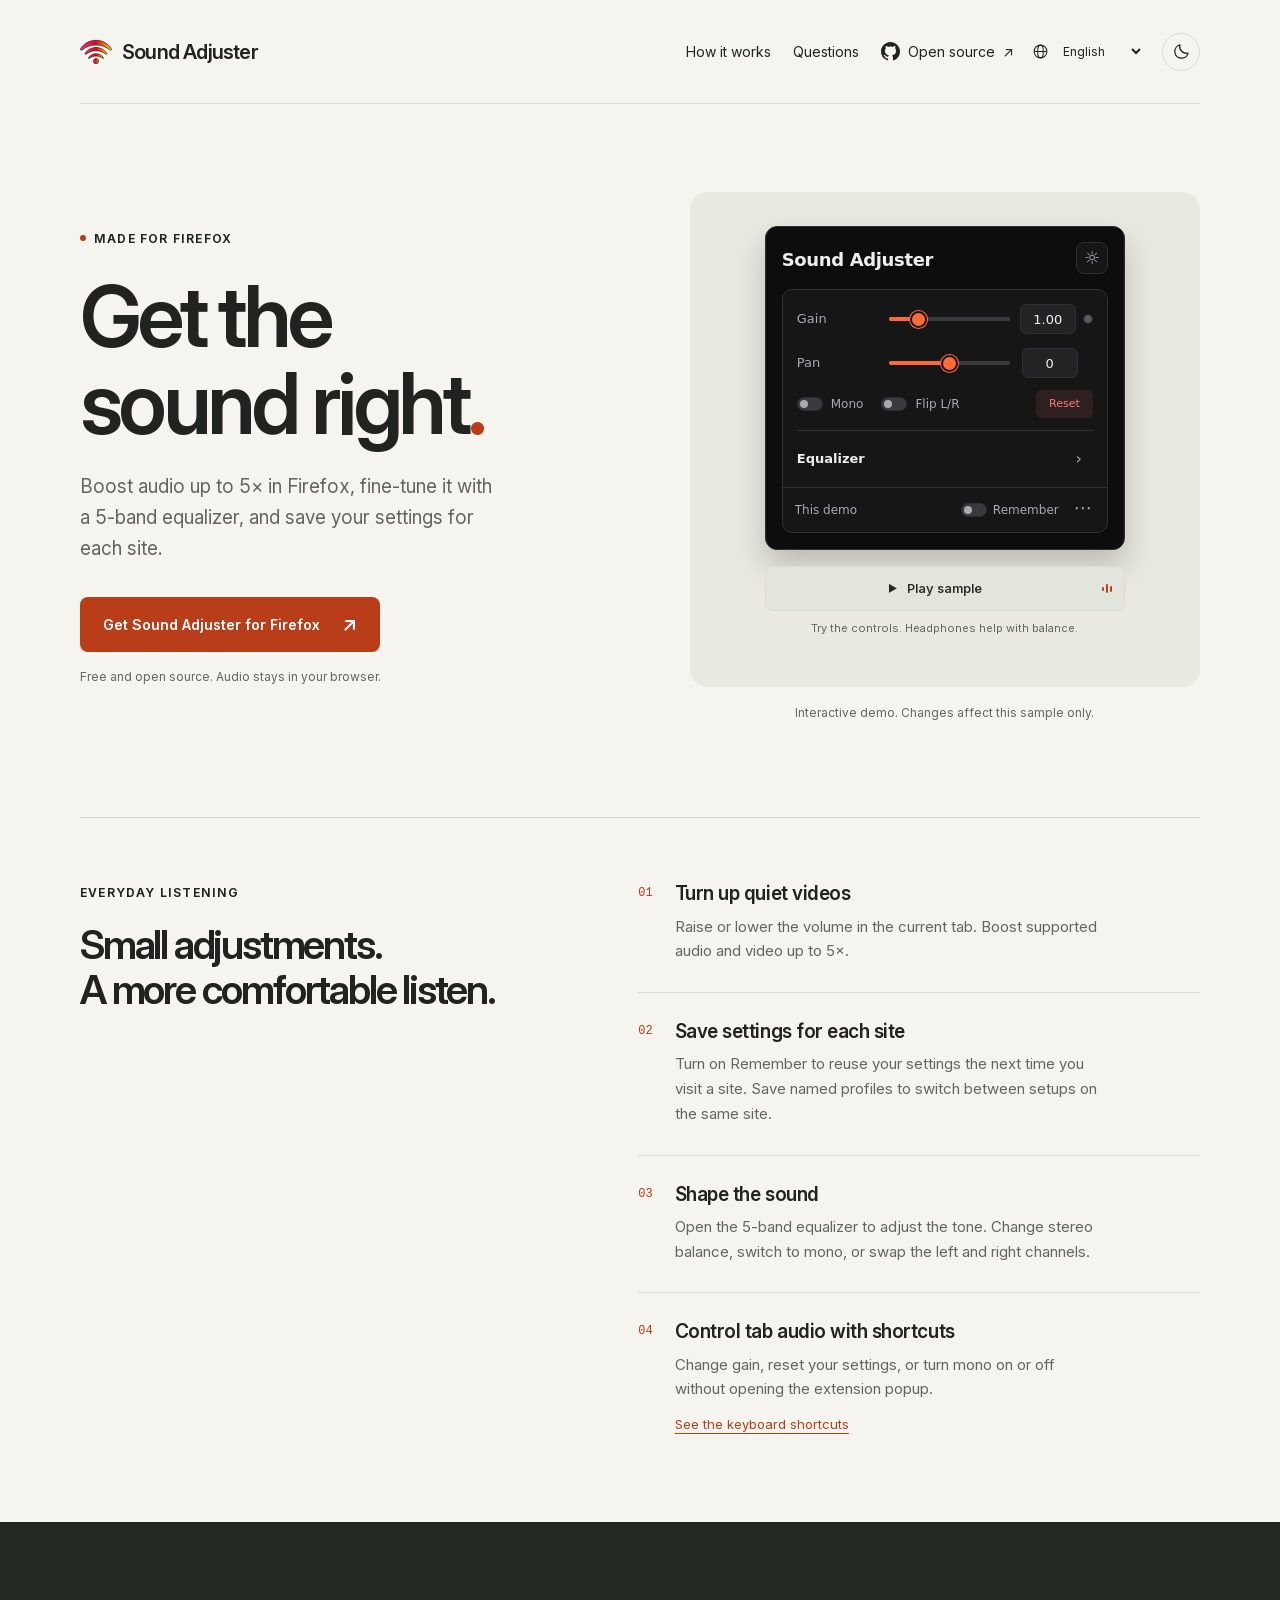
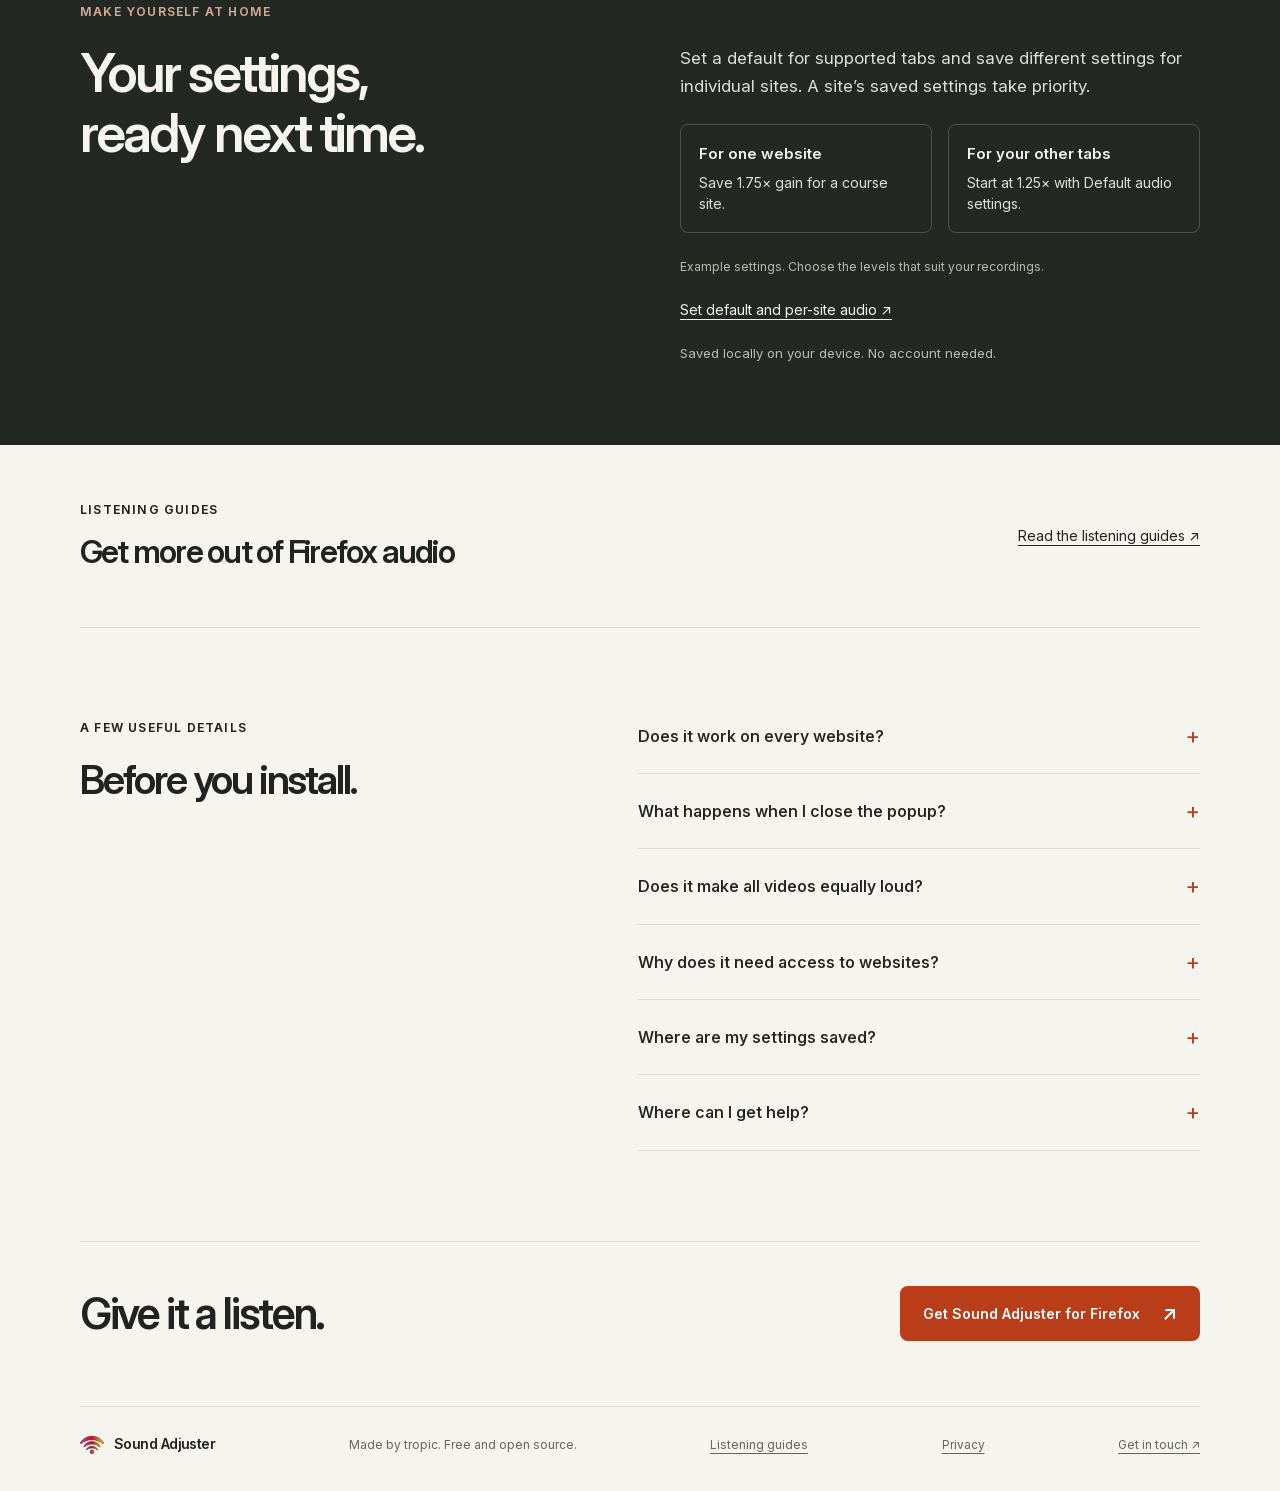
==== commit 4deee59e: "Polish multilingual site copy and distinguish guide install referrals" ====
--- a/index.html
+++ b/index.html
@@ -36,7 +36,7 @@
   <link rel="stylesheet" href="styles.css?v=20261005-guide2">
   <link rel="stylesheet" href="original-demo.css?v=20261005-guide2">
   <link rel="stylesheet" href="demo-integration.css?v=20261005-guide2">
-  <script src="locales.js?v=20261120-seo" defer></script>
+  <script src="locales.js?v=20261120-copy" defer></script>
   <script src="i18n.js?v=20261005-guide2" defer></script>
   <script src="demo-model.js?v=20261005-guide2" defer></script>
   <script src="demo.js?v=20261005-guide2" defer></script>
@@ -56,7 +56,7 @@
       <div class="hero-copy">
         <p class="eyebrow"><span class="status-dot" aria-hidden="true"></span>Made for Firefox</p>
         <h1 id="hero-title">Get the<br>sound right<span class="accent">.</span></h1>
-        <p class="intro">Boost quiet audio up to 5× on supported Firefox players, fine-tune it with a 5-band equalizer, and save settings for each site.</p>
+        <p class="intro">Boost audio up to 5× in Firefox, fine-tune it with a 5-band equalizer, and save your settings for each site.</p>
         <a class="button" href="https://addons.mozilla.org/en-US/firefox/addon/sound-adjuster/?utm_source=product_site&amp;utm_medium=website&amp;utm_campaign=firefox_launch&amp;utm_content=hero">Get Sound Adjuster for Firefox <span aria-hidden="true">↗</span></a>
         <p class="button-note">Free and open source. Audio stays in your browser.</p>
       </div>
@@ -213,14 +213,14 @@
     <section class="features wrap" id="features" aria-labelledby="features-title">
       <div class="section-heading"><p class="eyebrow">Everyday listening</p><h2 id="features-title">Small adjustments.<br>A more comfortable listen.</h2></div>
       <div class="feature-list">
-        <article><span class="feature-number" aria-hidden="true">01</span><div><h3>Bring quiet videos up to volume.</h3><p>Increase or reduce the sound in your tab, with up to 5x gain on supported audio and video.</p></div></article>
-        <article><span class="feature-number" aria-hidden="true">02</span><div><h3>Keep the settings you like.</h3><p>Remember one website, or choose a default setup for other supported tabs. Keep named profiles for different ways you listen.</p></div></article>
-        <article><span class="feature-number" aria-hidden="true">03</span><div><h3>Go a little further when you need to.</h3><p>Open the 5-band equalizer to adjust the tone. Change stereo balance, switch to mono, or swap the left and right channels.</p></div></article>
-        <article><span class="feature-number" aria-hidden="true">04</span><div><h3>Adjust the active tab from your keyboard.</h3><p>Use shortcuts to change gain, reset audio or switch mono without opening the extension popup.</p><a class="feature-guide-link" href="default-audio-settings.html#keyboard-shortcuts" data-audio-guide="#keyboard-shortcuts">See the keyboard shortcuts</a></div></article>
+        <article><span class="feature-number" aria-hidden="true">01</span><div><h3>Turn up quiet videos</h3><p>Raise or lower the volume in the current tab. Boost supported audio and video up to 5×.</p></div></article>
+        <article><span class="feature-number" aria-hidden="true">02</span><div><h3>Save settings for each site</h3><p>Turn on Remember to reuse your settings the next time you visit a site. Save named profiles to switch between setups on the same site.</p></div></article>
+        <article><span class="feature-number" aria-hidden="true">03</span><div><h3>Shape the sound</h3><p>Open the 5-band equalizer to adjust the tone. Change stereo balance, switch to mono, or swap the left and right channels.</p></div></article>
+        <article><span class="feature-number" aria-hidden="true">04</span><div><h3>Control tab audio with shortcuts</h3><p>Change gain, reset your settings, or turn mono on or off without opening the extension popup.</p><a class="feature-guide-link" href="default-audio-settings.html#keyboard-shortcuts" data-audio-guide="#keyboard-shortcuts">See the keyboard shortcuts</a></div></article>
       </div>
     </section>
-    <section class="remember-band" aria-labelledby="remember-title"><div class="wrap remember-content"><p class="eyebrow">Make yourself at home</p><h2 id="remember-title">Your settings,<br>ready next time.</h2><div class="saved-sound-summary"><p>Save a different sound for each website, or set a starting sound for your other tabs. A remembered site takes priority over your defaults.</p><div class="saved-sound-examples"><div><h3>For one website</h3><p>Remember a course site at 1.75×.</p></div><div><h3>For your other tabs</h3><p>Start at 1.25× with Default audio settings.</p></div></div><p class="example-caption">Example settings. Choose the levels that suit your recordings.</p><a href="default-audio-settings.html" data-audio-guide="">Set up per-site sound and global defaults<span aria-hidden="true"> ↗</span></a><p class="quiet-note">Saved locally on your device. No account needed.</p></div></div></section>
-    <section class="guides-teaser wrap" aria-labelledby="guides-heading"><div><p class="eyebrow">Listening guides</p><h2 id="guides-heading">Quiet video? Settings gone? Start here.</h2></div><a href="guides.html">Read the listening guides<span aria-hidden="true"> ↗</span></a></section>
+    <section class="remember-band" aria-labelledby="remember-title"><div class="wrap remember-content"><p class="eyebrow">Make yourself at home</p><h2 id="remember-title">Your settings,<br>ready next time.</h2><div class="saved-sound-summary"><p>Set a default for supported tabs and save different settings for individual sites. A site’s saved settings take priority.</p><div class="saved-sound-examples"><div><h3>For one website</h3><p>Save 1.75× gain for a course site.</p></div><div><h3>For your other tabs</h3><p>Start at 1.25× with Default audio settings.</p></div></div><p class="example-caption">Example settings. Choose the levels that suit your recordings.</p><a href="default-audio-settings.html" data-audio-guide="">Set default and per-site audio<span aria-hidden="true"> ↗</span></a><p class="quiet-note">Saved locally on your device. No account needed.</p></div></div></section>
+    <section class="guides-teaser wrap" aria-labelledby="guides-heading"><div><p class="eyebrow">Listening guides</p><h2 id="guides-heading">Get more out of Firefox audio</h2></div><a href="guides.html">Read the listening guides<span aria-hidden="true"> ↗</span></a></section>
     <section class="questions wrap" id="questions" aria-labelledby="questions-title"><div class="section-heading"><p class="eyebrow">A few useful details</p><h2 id="questions-title">Before you install.</h2></div><div class="question-list">
       <details><summary>Does it work on every website?</summary><p>Sound Adjuster works with standard HTML audio and video players. Protected media and browser security restrictions can limit the available controls. The popup explains when an adjustment isn't available.</p></details>
       <details><summary>What happens when I close the popup?</summary><p>Your settings stay active in the current tab and apply to media added later on the same page. Turn on Remember if you'd like to restore those settings when you return to the site.</p></details>
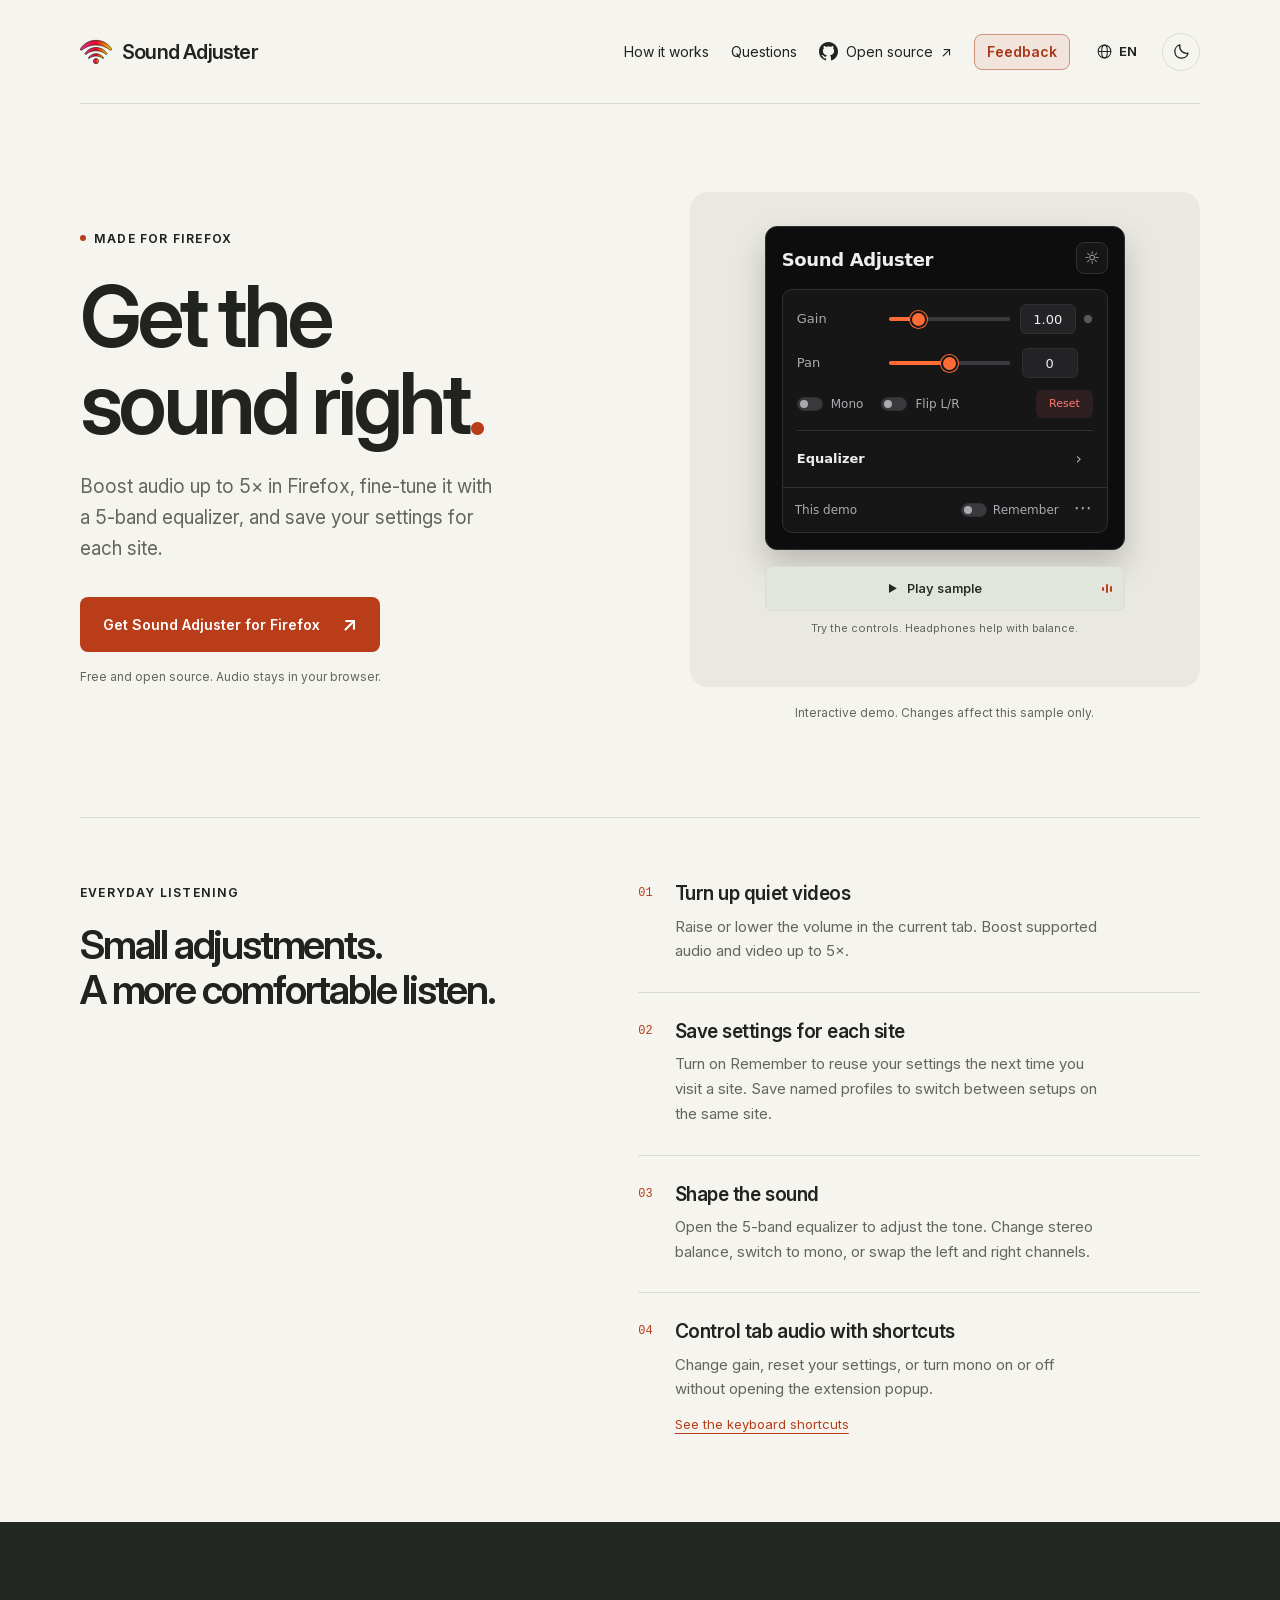
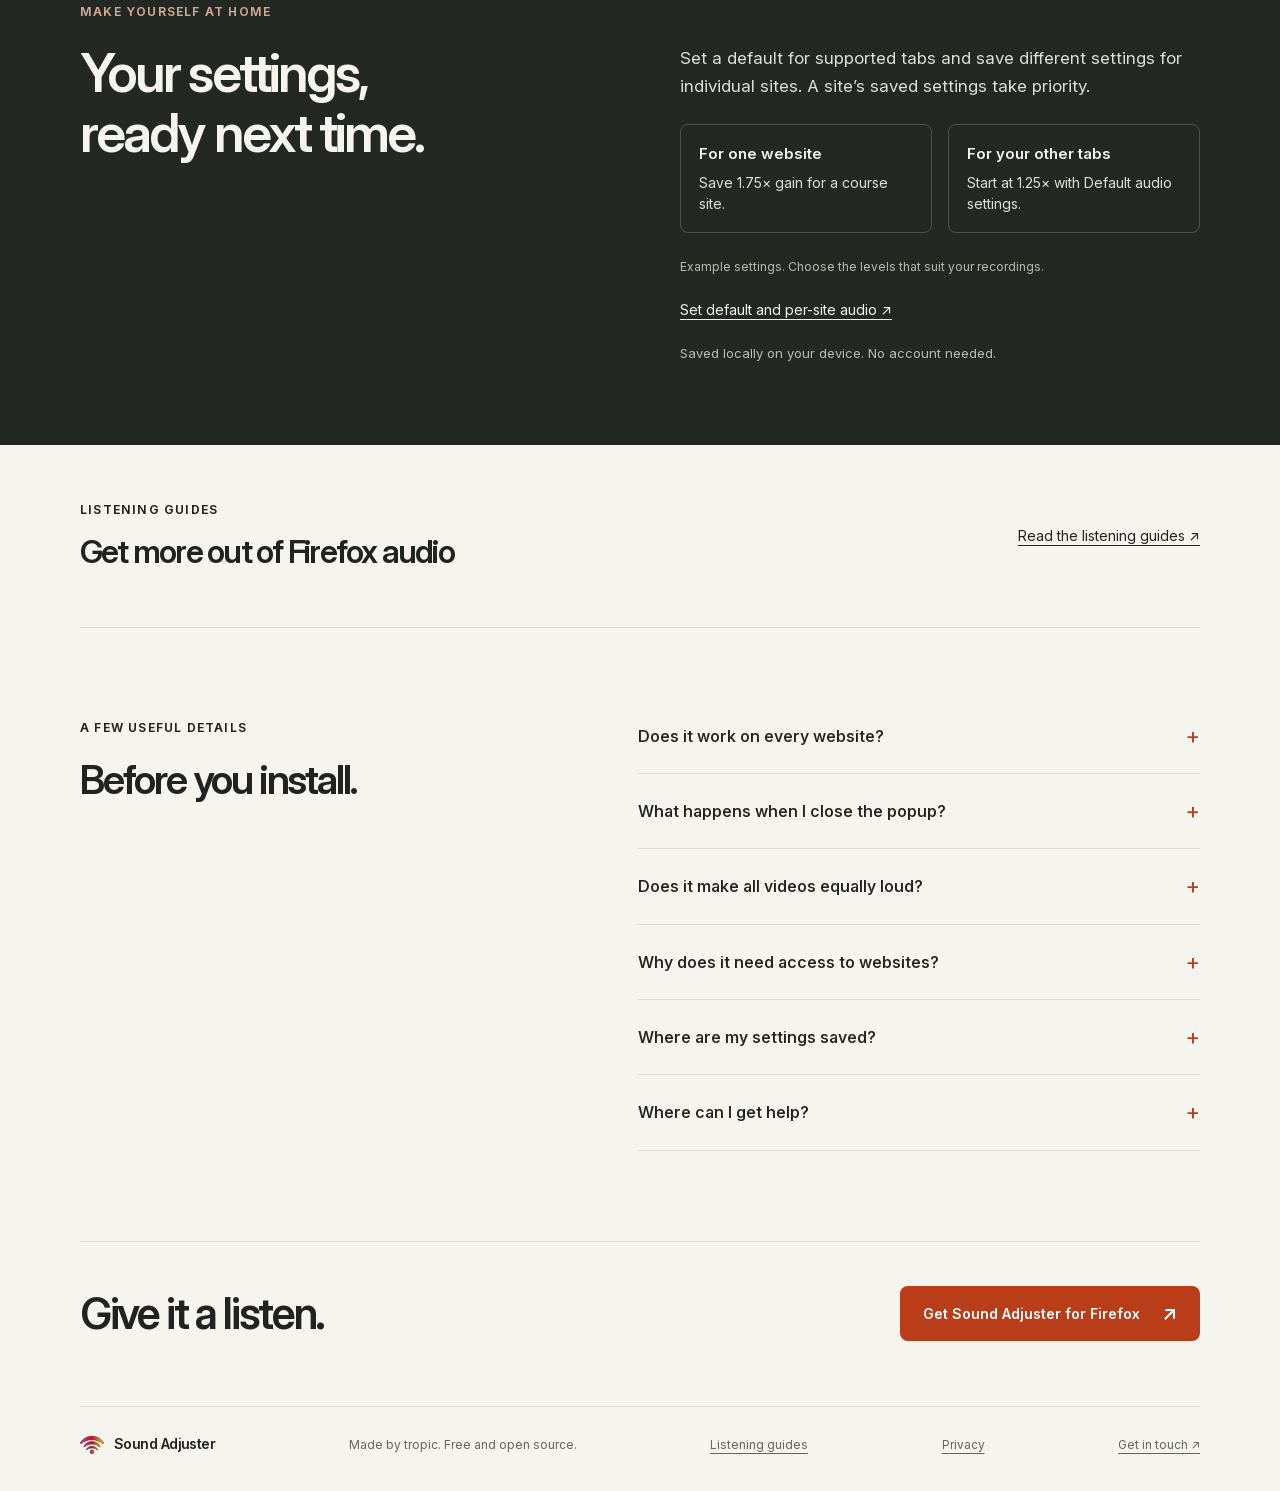
==== commit af243d8a: "Add anonymous website feedback and compact language picker" ====
--- a/index.html
+++ b/index.html
@@ -33,11 +33,11 @@
   <link rel="icon" href="assets/icon.svg" type="image/svg+xml">
   <link rel="preload" href="assets/InterVariable.woff2" as="font" type="font/woff2" crossorigin>
   <script src="theme.js"></script>
-  <link rel="stylesheet" href="styles.css?v=20261005-guide2">
+  <link rel="stylesheet" href="styles.css?v=20261122-feedback">
   <link rel="stylesheet" href="original-demo.css?v=20261005-guide2">
   <link rel="stylesheet" href="demo-integration.css?v=20261005-guide2">
-  <script src="locales.js?v=20261120-copy" defer></script>
-  <script src="i18n.js?v=20261005-guide2" defer></script>
+  <script src="locales.js?v=20261122-feedback-ip" defer></script>
+  <script src="i18n.js?v=20261122-feedback" defer></script>
   <script src="demo-model.js?v=20261005-guide2" defer></script>
   <script src="demo.js?v=20261005-guide2" defer></script>
 </head>
@@ -46,7 +46,7 @@
   <header class="site-header wrap">
     <a class="brand" href="./" aria-label="Sound Adjuster home"><img src="assets/icon.svg" width="32" height="32" alt=""><span>Sound Adjuster</span></a>
     <div class="header-actions">
-      <nav aria-label="Main navigation"><a class="nav-how" href="#features">How it works</a><a class="nav-questions" href="#questions">Questions</a><a class="source-link" href="https://github.com/tropicaddons/sound-adjuster" aria-label="Open source on GitHub"><span class="github-mark" aria-hidden="true"></span><span class="source-label">Open source</span><span aria-hidden="true">↗</span></a></nav>
+      <nav aria-label="Main navigation"><a class="nav-how" href="#features">How it works</a><a class="nav-questions" href="#questions">Questions</a><a class="source-link" href="https://github.com/tropicaddons/sound-adjuster" aria-label="Open source on GitHub"><span class="github-mark" aria-hidden="true"></span><span class="source-label">Open source</span><span aria-hidden="true">↗</span></a><a class="nav-feedback" href="feedback.html">Feedback</a></nav>
       <label class="language-picker"><span class="visually-hidden">Language</span><svg width="17" height="17" viewBox="0 0 24 24" fill="none" stroke="currentColor" stroke-width="1.5" aria-hidden="true"><circle cx="12" cy="12" r="9"/><ellipse cx="12" cy="12" rx="4" ry="9"/><path d="M3 12h18"/></svg><select id="site-language" aria-label="Language"><option value="en" lang="en">English</option><option value="de" lang="de">Deutsch</option><option value="ja" lang="ja">日本語</option><option value="tr" lang="tr">Türkçe</option><option value="es" lang="es">Español</option><option value="pt" lang="pt">Português</option></select></label>
       <button class="theme-toggle" id="theme-toggle" type="button" aria-label="Dark theme" aria-pressed="false" title="Switch theme"><svg class="moon-icon" viewBox="0 0 24 24" width="19" height="19" fill="none" stroke="currentColor" stroke-width="1.6" stroke-linecap="round" stroke-linejoin="round" aria-hidden="true"><path d="M20.3 14A8.5 8.5 0 0 1 10 3.7 8.5 8.5 0 1 0 20.3 14Z"/></svg><svg class="sun-icon" viewBox="0 0 24 24" width="19" height="19" fill="none" stroke="currentColor" stroke-width="1.6" stroke-linecap="round" aria-hidden="true"><circle cx="12" cy="12" r="4"/><path d="M12 2v2m0 16v2M2 12h2m16 0h2M5 5l1.4 1.4m11.2 11.2L19 19M5 19l1.4-1.4M17.6 6.4 19 5"/></svg></button>
     </div>
--- a/styles.css
+++ b/styles.css
@@ -101,3 +101,127 @@
 .article-language-links p{flex-basis:100%;color:var(--muted)}
 @media(max-width:800px){.saved-sound-examples{grid-template-columns:1fr}}
 @media(max-width:580px){.saved-sound-summary{grid-column:1}.remember-content:has(.saved-sound-summary) h2{grid-row:auto}.saved-sound-examples{grid-template-columns:repeat(2,minmax(0,1fr));gap:10px}.saved-sound-examples>div{padding:14px}.guide-example{padding:18px}.guide-shortcuts li{gap:12px}}
+
+
+/* Keep the native language menu while showing a compact code in the header. */
+.site-header .language-picker[data-language-code] {
+  position: relative;
+  justify-content: center;
+  inline-size: 56px;
+  min-block-size: 44px;
+  border-radius: 8px;
+}
+.site-header .language-picker[data-language-code]::after {
+  content: attr(data-language-code);
+  font-size: 13px;
+  font-weight: 650;
+}
+.site-header .language-picker[data-language-code]:hover { background: var(--soft); }
+.site-header .language-picker[data-language-code]:focus-within { outline: 2px solid var(--accent); outline-offset: 3px; }
+.site-header .language-picker[data-language-code] select {
+  position: absolute;
+  inset: 0;
+  width: 100%;
+  height: 100%;
+  max-width: none;
+  opacity: 0;
+}
+.site-header nav a.nav-feedback {
+  display: inline-flex;
+  align-items: center;
+  min-height: 36px;
+  padding: 5px 12px;
+  border: 1px solid color-mix(in srgb, var(--accent) 48%, var(--line));
+  border-radius: 8px;
+  background: color-mix(in srgb, var(--accent) 9%, var(--paper));
+  color: #a63718;
+  font-weight: 600;
+  white-space: nowrap;
+}
+.site-header nav a.nav-feedback:hover {
+  border-color: var(--accent);
+  background: color-mix(in srgb, var(--accent) 16%, var(--paper));
+  text-decoration: none;
+}
+:root[data-theme="dark"] .site-header nav a.nav-feedback { color: var(--accent); }
+@media (max-width: 950px) {
+  .site-header nav:has(.nav-feedback) .source-label,
+  .site-header nav:has(.nav-feedback) .source-link > span:last-child { display: none; }
+  .site-header nav:has(.nav-feedback) .source-link { min-width: 32px; min-height: 36px; justify-content: center; }
+}
+@media (max-width: 700px) {
+  .site-header:has(.nav-feedback) {
+    display: grid;
+    grid-template-columns: minmax(0, 1fr) auto;
+    gap: 6px 16px;
+    padding-block: 13px;
+    min-height: 106px;
+  }
+  .site-header:has(.nav-feedback) > .brand { grid-area: 1 / 1; }
+  .site-header:has(.nav-feedback) .header-actions { display: contents; }
+  .site-header:has(.nav-feedback) .theme-toggle { grid-area: 1 / 2; justify-self: end; }
+  .site-header:has(.nav-feedback) nav { grid-area: 2 / 1; }
+  .site-header:has(.nav-feedback) .language-picker { grid-area: 2 / 2; justify-self: end; }
+  .site-header nav:has(.nav-feedback) .nav-how { display: none; }
+  .site-header nav:has(.nav-feedback) .source-link { min-height: 44px; }
+  .site-header nav a.nav-feedback { min-height: 44px; padding-inline: 10px; }
+}
+
+.feedback-page {
+  display: grid;
+  grid-template-columns: minmax(0, .9fr) minmax(0, 1.1fr);
+  gap: clamp(32px, 6vw, 76px);
+  padding-block: clamp(44px, 8vw, 108px);
+}
+.feedback-page h1 { font-size: clamp(42px, 6vw, 74px); line-height: 1.04; letter-spacing: -.04em; }
+.feedback-intro { max-width: 36ch; margin-top: 16px; color: var(--muted); font-size: 18px; }
+.feedback-issues { display: inline-block; margin-top: 24px; font-size: 14px; font-weight: 600; }
+.feedback-issues:hover { color: var(--accent); }
+.feedback-panel {
+  min-width: 0;
+  padding: clamp(20px, 3vw, 34px);
+  border: 1px solid var(--line);
+  border-radius: 16px;
+  background: var(--soft);
+}
+.feedback-panel fieldset { min-width: 0; margin: 0 0 25px; padding: 0; border: 0; }
+.feedback-panel legend, .feedback-label { padding: 0; font-size: 14px; font-weight: 650; }
+.feedback-options { display: flex; flex-wrap: wrap; gap: 8px; margin-top: 10px; }
+.feedback-option {
+  display: inline-flex;
+  align-items: center;
+  gap: 8px;
+  min-height: 44px;
+  padding: 8px 12px;
+  border: 1px solid var(--line);
+  border-radius: 8px;
+  background: var(--panel);
+  font-size: 13px;
+  cursor: pointer;
+}
+.feedback-option:has(:checked) { border-color: var(--accent); }
+.feedback-option input { margin: 0; accent-color: var(--accent); }
+.feedback-label { display: block; margin-bottom: 8px; }
+.feedback-panel textarea {
+  display: block;
+  width: 100%;
+  min-height: 136px;
+  padding: 12px;
+  border: 1px solid var(--line);
+  border-radius: 8px;
+  background: var(--panel);
+  color: var(--ink);
+  font: inherit;
+  resize: vertical;
+}
+.feedback-panel textarea::placeholder { color: var(--muted); }
+.feedback-panel textarea:focus-visible { outline: 2px solid var(--accent); outline-offset: 3px; }
+.feedback-panel textarea[aria-invalid="true"] { border-color: var(--accent); }
+.feedback-privacy { margin-top: 14px; color: var(--muted); font-size: 13px; }
+.feedback-privacy strong { color: var(--ink); }
+.feedback-panel .button { margin-top: 20px; border: 0; min-height: 48px; }
+.feedback-status { margin-top: 10px; color: var(--muted); font-size: 14px; }
+.feedback-status:empty { margin: 0; }
+@media (max-width: 800px) {
+  .feedback-page { max-width: 620px; grid-template-columns: minmax(0, 1fr); }
+}
